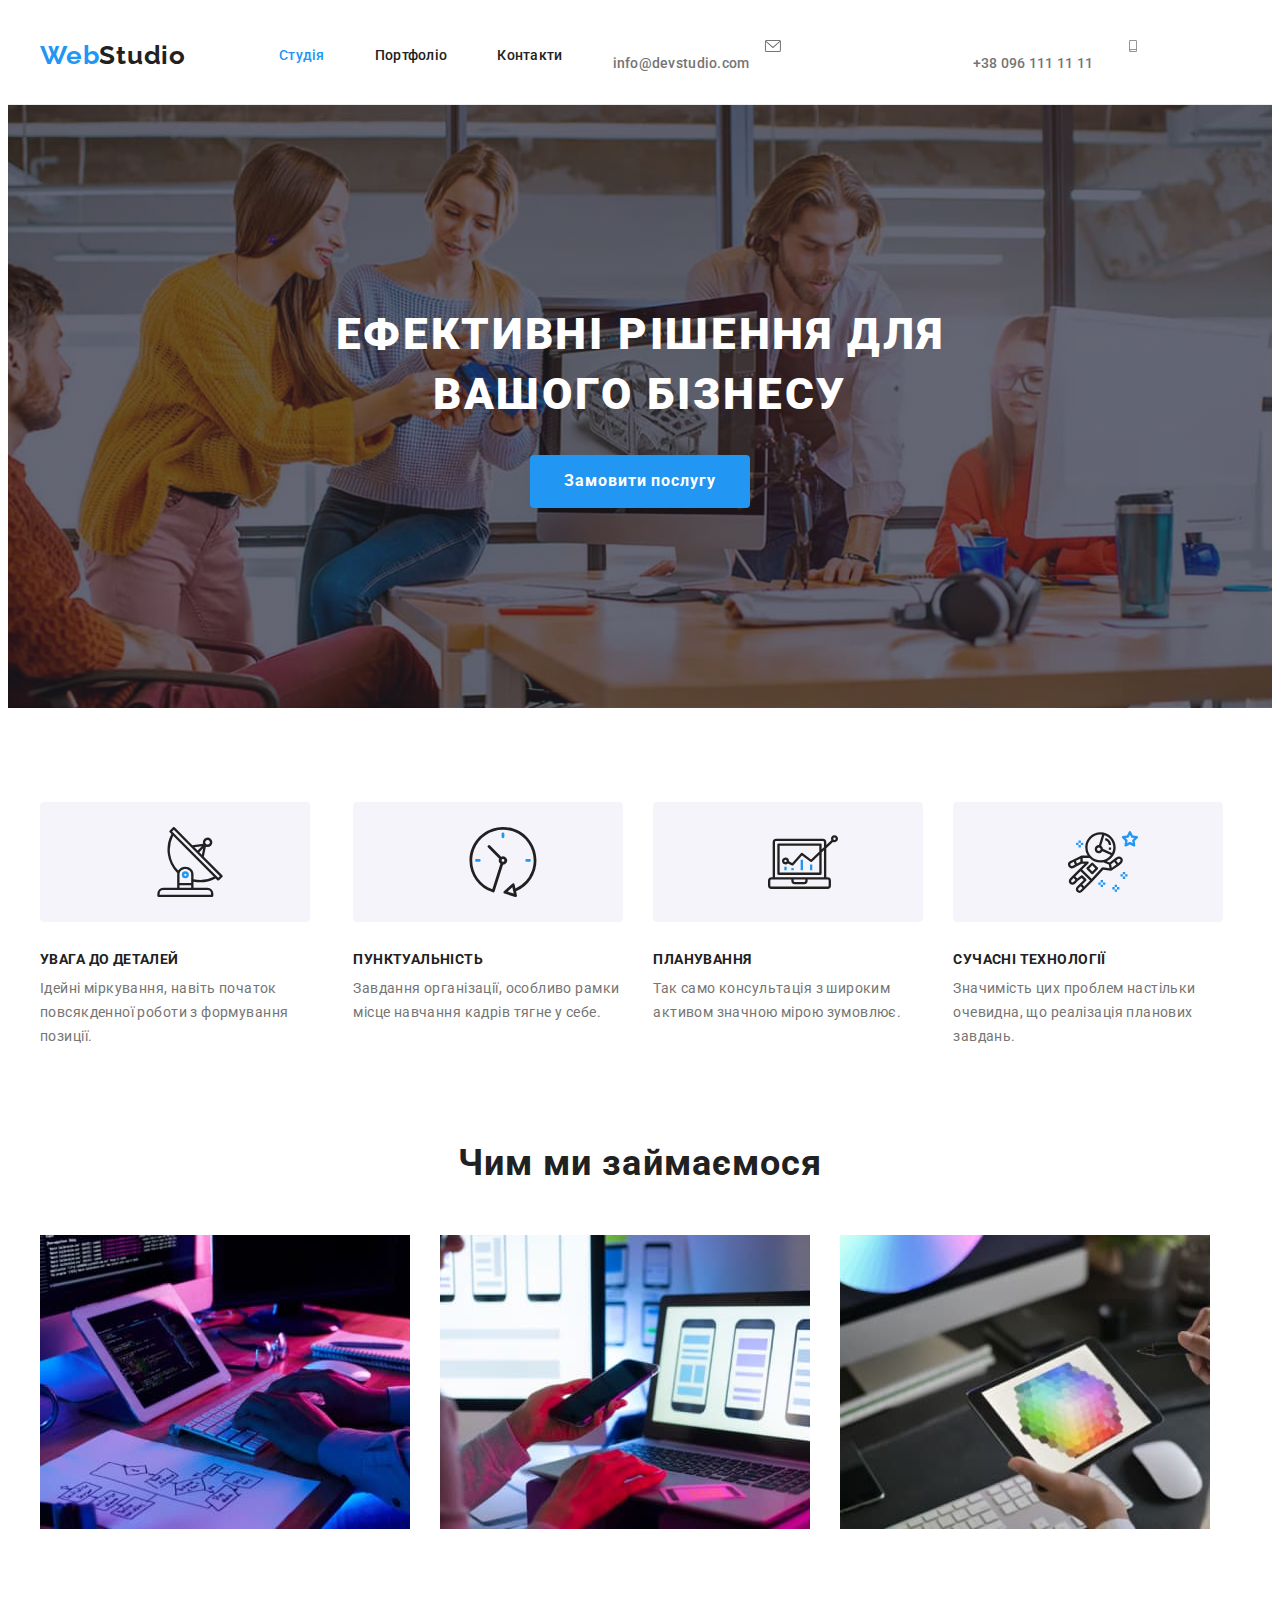
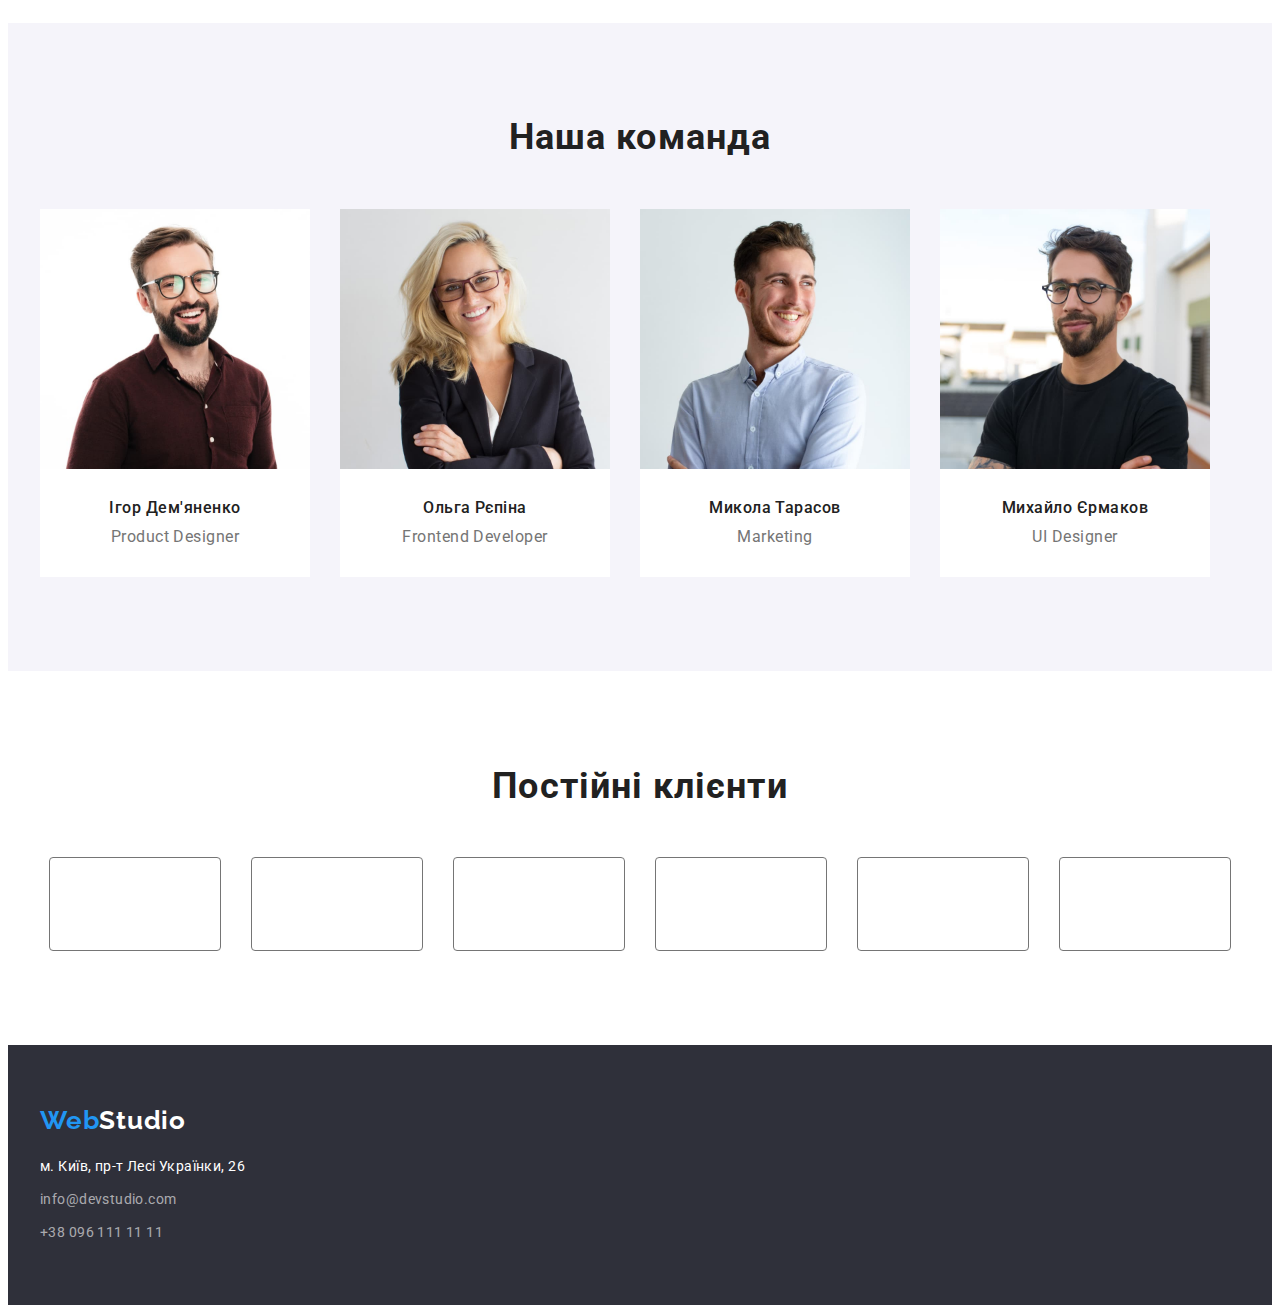
==== index.html @ b6acbc2e "hm_4" ====
<!DOCTYPE html>
<html lang="uk">
<head>
    <meta charset="UTF-8">
    <meta http-equiv="X-UA-Compatible" content="IE=edge">
    <meta name="viewport" content="width=device-width, initial-scale=1.0">
    <title>WebStudio</title>
    <link rel="preconnect" href="https://fonts.googleapis.com">
    <link rel="preconnect" href="https://fonts.gstatic.com" crossorigin>
    <link href="https://fonts.googleapis.com/css2?family=Raleway:wght@700&family=Roboto:wght@400;500;700;900&display=swap" rel="stylesheet">
    <link rel="stylesheet" href="https://cdnjs.cloudflare.com/ajax/libs/modern-normalize/1.1.0/modern-normalize.min.css" integrity="sha512-wpPYUAdjBVSE4KJnH1VR1HeZfpl1ub8YT/NKx4PuQ5NmX2tKuGu6U/JRp5y+Y8XG2tV+wKQpNHVUX03MfMFn9Q==" crossorigin="anonymous" referrerpolicy="no-referrer" />
    <link rel="stylesheet" href="./css/style.css">
</head>
<body>
    <header class="header">
        <div class="container header-container">
            <nav class="nav-header"> 
                <a class="header-logo link" href="#"> <span class="logo">Web</span>Studio</a>
                    <ul class="header-list list">
                        <li class="header-item">
                            <a class="header-link link current" href="./index.html">Студія</a>
                        </li>
                        <li class="header-item">
                            <a class="header-link link" href="./portfolio.html">Портфоліо</a>
                        </li>
                        <li class="header-item">
                            <a class="header-link link" href="#">Контакти</a>
                        </li>
                            
                    </ul>
               
             </nav>
             <div class="header-conect">
                <ul class="header-list  list">
                    <li class="header-item"><a class="header-tel link" href="mailto:info@devstudio.com">
                     <svg class="conect-icon" widht="16" height="12">
                        <use href="./image/symbol-defs.svg#icon-envelope-hover"></use>
                     </svg>info@devstudio.com</a></li>
                    <li class="header-item"><a class="header-mail link" href="tel:+380961111111">
                        <svg class="conect-icon" widht="16" height="12" >
                            <use href="./image/symbol-defs.svg#icon-smartphone"></use>
                        </svg>
                        +38 096 111 11 11</a></li>
                 </ul>
             </div>
             
        </div>
   
    </header>
    
    <main>
        <section class="hero">
            <div class="container">
                <h1 class="hero-title">Ефективні рішення для вашого бізнесу</h1>
                <button class="hero-btn-text" type="button">Замовити послугу</button>
            </div>
            
        </section>
    
    <section class="heading">
        <div class="container"> 
            <h2 class="visually-hidden">Особливості WebStudio</h2>
            <ul class="heading-item">
                <li class="heading-list list">
                    <div class="header-back">
                <svg class="heading-icon" widht="70" height="70">
                  <use href="./image/symbol-defs.svg#icon-antenna"></use>
                </svg>
                    </div>
                    <h3 class="heading-subtitle">Увага до деталей</h3>
                    <p class="heading-text">Ідейні міркування,  навіть початок повсякденної роботи з формування позиції.</p>
                </li>
                <li class="heading-list list">
                    <div class="header-back">
                        <svg class="heading-icon" widht="70" height="70">
                          <use href="./image/symbol-defs.svg#icon-clock"></use>
                        </svg>
                            </div>
                    <h3 class="heading-subtitle" >Пунктуальність</h3>
                    <p class="heading-text">Завдання організації, особливо рамки  місце навчання кадрів тягне у себе.</p>
                </li>
                <li class="heading-list list">
                    <div class="header-back">
                        <svg class="heading-icon" widht="70" height="70">
                          <use href="./image/symbol-defs.svg#icon-diagram"></use>
                        </svg>
                            </div>
                    <h3 class="heading-subtitle">Планування</h3>
                    <p class="heading-text">Так само консультація з широким активом значною мірою зумовлює.</p>
                </li>
                <li class="heading-list list">
                    <div class="header-back">
                        <svg class="heading-icon" widht="70" height="70">
                          <use href="./image/symbol-defs.svg#icon-astronaut"></use>
                        </svg>
                            </div>
                    <h3 class="heading-subtitle">Сучасні технології</h3>
                    <p class="heading-text">Значимість цих проблем настільки очевидна, що реалізація планових завдань.</p>
                </li>
            </ul>
        </div>
        
    </section>
        <section class="example">
            <div class="container">
                <h2 class="example-headline">Чим ми займаємося</h2>
                <ul class="example-item"> 
                    <li class="example-list list"><img src="./image/box1.jpg" 
                        alt="Написання структури сайту" 
                        width="370" 
                        height="294"></li>
                    <li class="example-list list"><img src="./image/box2.jpg" 
                        alt="Тестування додатку"  
                        width="370" 
                        height="294"></li>
                    <li class="example-list list"><img src="./image/box3.jpg" 
                        alt="Створення графічного дизайну"  
                        width="370" 
                        height="294"></li>
                </ul>
            </div>
         
        </section>
        
        <section class="team">
        <div class="container">
            <h2 class="team-title">Наша команда</h2>
        <ul class="team-item">
            <li class="team-list list">
               <img src="./image/igor.jpg" 
               alt="дизайнер продукту Ігор Дем'яненко" 
               width="270" 
               height="260">
               <div class="team-list-content">
                <h3 class="team-subtitle">Ігор Дем'яненко</h3>
                <p class="team-text">Product Designer</p>
               </div>
               
            </li>
            <li class="team-list list">
               <img src="./image/olga.jpg" 
               alt="Фронтенд розробник Ольга Рєпіна" 
               width="270" 
               height="260">
               <div class="team-list-content">
                <h3 class="team-subtitle">Ольга Рєпіна</h3>
                <p class="team-text">Frontend Developer</p>
            </div>
               
            </li>
            <li class="team-list list">
                <img src="./image/mukola.jpg" 
                alt="Маркетинг Микола Тарасов" 
                width="270" 
                height="260">
                <div class="team-list-content">
                    <h3 class="team-subtitle">Микола Тарасов</h3>
                <p class="team-text">Marketing</p>
                </div>
                
            </li>
            <li class="team-list list">
                <img src="./image/muhailo.jpg" 
                alt="Дизайнер Михайло Єрмаков" 
                width="270" 
                height="260">
                <div class="team-list-content">
                 <h3 class="team-subtitle">Михайло Єрмаков</h3>
                 <p class="team-text">UI Designer</p>
                </div>
                
            </li>
        </ul>
        </div>
    </section>
    <section class="client">
        <div class="container">
            <h2 class="client-heading">Постійні клієнти</h2>
            <ul class="client-item">
                <li class="client-list list"></li>
                <li class="client-list list"></li>
                <li class="client-list list"></li>
                <li class="client-list list"></li>
                <li class="client-list list"></li>
                <li class="client-list list"></li>
            </ul>
        </div>
    </section>
</main>
    <footer class="footer">
        <div class="container">  
            <a class="footer-logo link" href="#"><span class="logo">Web</span>Studio</a>
            <address class="footer-address">
               <ul class="footer-list list">
                <li class="footer-item"><a class="footer-map link " href="https://goo.gl/maps/49r9p46qc7W9gdbS7" target="_blank" rel="noreferrer noopener nofollow">м. Київ, пр-т Лесі Українки, 26</a></li>
                <li class="footer-item"><a class="footer-mail link" href="mailto:info@devstudio.com">info@devstudio.com</a></li>
                <li class="footer-item"><a class="footer-tel link" href="tel:+380961111111">+38 096 111 11 11</a></li>
               </ul>
            </address> 
        </div>
       
    </footer>
        
    </body>
</html>
---- css/style.css ----
:root{
    --main-color: #212121;
    --accent-color: #2196F3;
    --subtitle-colour: #757575;
    --hero-title: #FFFFFF;
    --color-section: #2F303A;
    --color-section2: #F5F4FA;
    --footer:rgba(255, 255, 255, 0.6);
    --btn-focus: #188CE8;
    --background-btn-port: #F5F4FA;
    --border-cont: #EEEEEE;
   }

   p,
   h1,
   h2,
   h3,
   h4,
   h5,
   h6 {
    margin: 0;
}

ul,p{
    margin: 0;
    padding-left: 0;
}

img {
    display: block;
}

body{
    font-family: "Roboto", sans-serif; 
    color: var(--main-color);
    background-color: var(--hero-title);
}

.list{
  list-style: none;  
}
.link{
    text-decoration: none;
}

.container{
    width: 1200px;
    padding-left: 15px;
    padding-right: 15px;
    margin: 0 auto;

}
/*=====HEADER=====*/
.header {
    border-bottom: 1px solid var(--border-cont);

}
.header-logo{
    font-family: 'Raleway', suns-serif;
    font-weight: 700;
    font-size: 26px;
    line-height: 1.19;
    letter-spacing: 0.03em;
    color: var(--main-color);
    margin-right: 93px;
    padding-top: 24px;
    padding-bottom: 25px;

}

.logo {
    color: var(--accent-color);
}

.header-list{
    display: flex;
    gap: 50px;
}
.nav-header{
   display: flex; 
   align-items: center;
}
.header-container{
    display: flex;
    align-items: center;
    justify-content: space-between;
    gap: 50px;
}
.header-conect{
   display: flex;
   margin-left: auto;
   gap: 30px;
}
.header-link{
    font-weight: 500;
    font-size: 14px;
    line-height: 1.14;
    letter-spacing: 0.02em;
    color: var(--main-color);
    padding-top: 32px;
    padding-bottom: 32px;
    display: block;
}
.header-link.current {
color: var(--accent-color);
}
 

.header-mail{
    font-weight: 500;
    font-size: 14px;
    line-height: 1.14;
    letter-spacing: 0.02em;
    color: var(--subtitle-colour);
    padding-top: 32px;
    padding-bottom: 32px;
    display: block;
}

.header-tel{
    font-weight: 500;
    font-size: 14px;
    line-height: 1.14;
    letter-spacing: 0.02em;
    color: var(--subtitle-colour);
    padding-top: 32px;
    padding-bottom: 32px;
    display: block;
}

.conect-icon{
    margin-left: 10px;
    fill: currentColor;
   
}
.header-link:hover,
.header-link:focus{
    color: var(--accent-color)
}
.header-tel:hover,
.header-tel:focus{
    color: var(--accent-color)
}
.header-mail:hover,
.header-mail:focus{
    color: var(--accent-color)
}

.hero {
 padding-top: 200px;
 padding-bottom: 200px;
}
.hero{
    background-color: var(--color-section);
    text-align: center;
    background-image:linear-gradient(rgba(47, 48, 58, 0.4),rgba(47, 48, 58, 0.4)),
    url(../image/fon.jpg);
    background-repeat: no-repeat;
    background-position: center;
    background-size: cover;

}

.hero-title{
    font-weight: 900;
    font-size: 44px;
    line-height: 1.36;
    letter-spacing: 0.06em;
    color: var(--hero-title);
    text-transform: uppercase;
    width: 696px;
    margin: 0 auto;
    
  
}
.hero-btn-text{
    font-family: inherit;
    font-weight: 700;
    font-size: 16px;
    line-height: 1.81;
    letter-spacing: 0.06em;
    color: var(--hero-title);
    background-color: var(--accent-color);
    cursor: pointer;
    border-radius: 4px;
    border-color: transparent;
    padding: 10px 32px;
    margin-top: 30px;
}

   .hero-btn-text:hover,
   .hero-btn-text:focus{
    background-color: var(--btn-focus);
}

.heading {
    padding-top: 94px;
    padding-bottom: 47px;
}
.visually-hidden {
    position: absolute;
    white-space: nowrap;
    width: 1px;
    height: 1px;
    overflow: hidden;
    border: 0;
    padding: 0;
    clip: rect(0, 0, 0, 0);
    clip-path: inset(50%);
    margin: -1px;
}
.heading-item{
    display: flex;
    gap: 30px;
}
.header-back{
    width: 270px;
    height: 120px;
    background: #F5F4FA;
    border-radius: 4px;
    margin-bottom: 30px;
}
.heading-icon{
    text-align: center;
    margin-top: 25px;
}
.heading-subtitle {
    font-weight: 700;
    font-size: 14px;
    line-height: 1.14;
    letter-spacing: 0.03em;
    text-transform: uppercase;
    color: var(--main-color);
    margin-bottom: 10px;
}

.heading-text {
    font-size: 14px;
    line-height: 1.71;
    letter-spacing: 0.03em;
    color: var(--subtitle-colour);
}
.example {
    padding-top: 47px;
    padding-bottom: 94px;
}
.example-headline {
    font-weight: 700;
    font-size: 36px;
    line-height: 1.16;
    text-align: center;
    letter-spacing: 0.03em;
    color: var(--main-color);
    margin-bottom: 50px;
}

.example-item{
    display: flex;
    gap: 30px;
}

.team .container{
    padding-top: 94px;
    padding-bottom: 94px;
}

.team{
    background-color: var(--color-section2);
}
.team-list{
    background-color: var(--hero-title);
}
.team-title {
    font-weight: 700;
    font-size: 36px;
    line-height: 1.16;
    letter-spacing: 0.03em;
    text-align: center;
    color: var(--main-color);
    margin-bottom: 50px;
}
.team-item{
    display: flex;
    gap: 30px;
}

.team-list-content{
    padding-top: 30px;
    padding-bottom: 30px;
}
.team-subtitle {
    font-weight: 500;
    font-size: 16px;
    line-height: 1.18;
    letter-spacing: 0.03em;
    color: var(--main-color);
    text-align: center;
    margin-bottom: 10px;
}
.team-text {
    font-size: 16px;
    line-height: 1.18;
    letter-spacing: 0.03em;
    color: var(--subtitle-colour);
    text-align: center;
}
.client{
    padding-top: 94px;
    padding-bottom: 94px;
}
.client-heading{
    font-weight: 700;
    font-size: 36px;
    line-height: 42px;
    text-align: center;
    letter-spacing: 0.03em;
    color: var(--main-color);
    margin-bottom: 50px;
    
}

.client-item{
    display: flex;
    margin: 0 auto;
    justify-content: center;
    gap: 30px;
}
.client-list{
    width: 170px;
    height: 92px;
    border: 1px solid var(--subtitle-colour);
    border-radius: 4px;
    background-color: var(--hero-title);
   }
   
.subject{
    background-color: var(--hero-title);
}
.subject {
    padding-top: 94px;
    padding-bottom: 94px;
}
.subject-btn {
    font-family: inherit;
    font-weight: 500;
    font-size: 16px;
    line-height: 1.62;
    letter-spacing: 0.03em;
    border-radius: 4px;
    border-color: transparent;
    color: var(--main-color);
    background-color: var(--background-btn-port);
    cursor: pointer;
    height: 38px;
    padding: 6px 25px;
}


.subject-item {
    display: flex;
    margin: 0 auto;
    margin-bottom: 50px;
    gap: 8px;
    justify-content: center;
    
}

.subject-btn:hover,
.subject-btn:focus {color: var(--hero-title);
 background-color: var(--accent-color);
}

.projects-item{
    display: flex;
    flex-wrap: wrap;
    gap: 30px;
 }

 .project-list-content {
    padding-top: 20px;
    padding-bottom: 20px;
    color: var(--border-cont);
    padding-left: 24px;
    background-color: var(--hero-title);
    border-left: 1px solid var(--border-cont);;
    border-right: 1px solid var(--border-cont);;
    border-bottom: 1px solid var(--border-cont);;
}

.project-name {
    font-weight: 700;
    font-size: 18px;
    line-height: 2;
    letter-spacing: 0.06em;
    color: var(--main-color);
    text-decoration: none;
    margin-bottom: 4px; 
    
}
.projects-text {
    font-size: 16px;
    line-height: 1.88;
    letter-spacing: 0.03em;
    color: var(--subtitle-colour);
}

.footer {
    padding-top: 60px;
    padding-bottom: 60px;
}

.footer{
    background-color: var(--color-section);
    display: block;
} 

.footer-logo {
    font-family: 'Raleway';
    font-weight: 700;
    font-size: 26px;
    line-height: 1.19;
    letter-spacing: 0.03em;
    color: var(--hero-title);
}

.footer-address{
    color: var(--footer);
    margin-top: 20px;
}

.footer-item:not(:last-child){
    margin-bottom: 9px;
}

.footer-map {
    font-size: 14px;
    line-height: 1.7;
    letter-spacing: 0.03em;
    color: var(--hero-title);
    font-style: normal;
}


.footer-mail {
    font-size: 14px;
    line-height: 1.7;
    letter-spacing: 0.03em;
    color: var(--footer);
    font-style: normal;
}
.footer-tel {
    font-size: 14px;
    line-height: 1.7;
    letter-spacing: 0.03em;
    color: var(--footer);
    font-style: normal;
}

.footer-map:hover,
.footer-map:focus{
    color: var(--accent-color);
}

.footer-mail:hover,
.footer-mail:focus {
    color: var(--accent-color);
}
.footer-tel:hover,
.footer-tel:focus {
color: var(--accent-color);
}
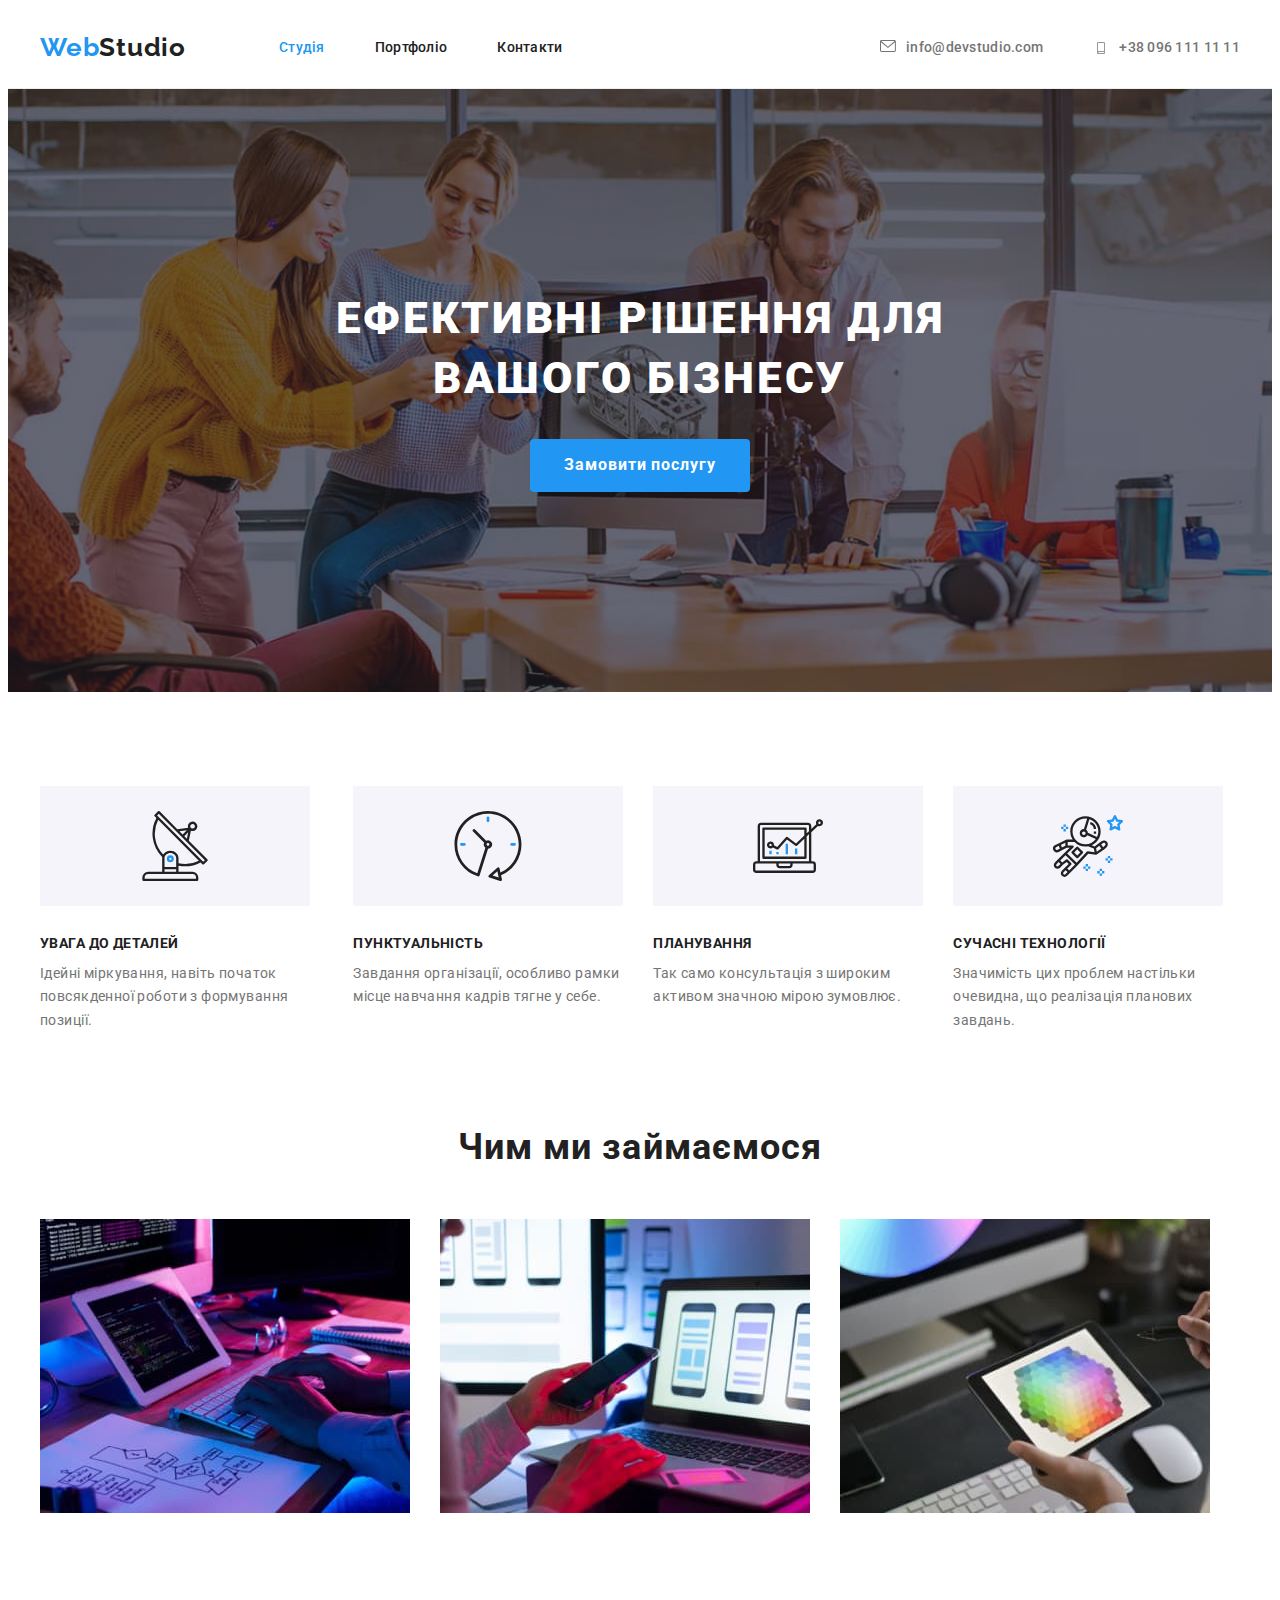
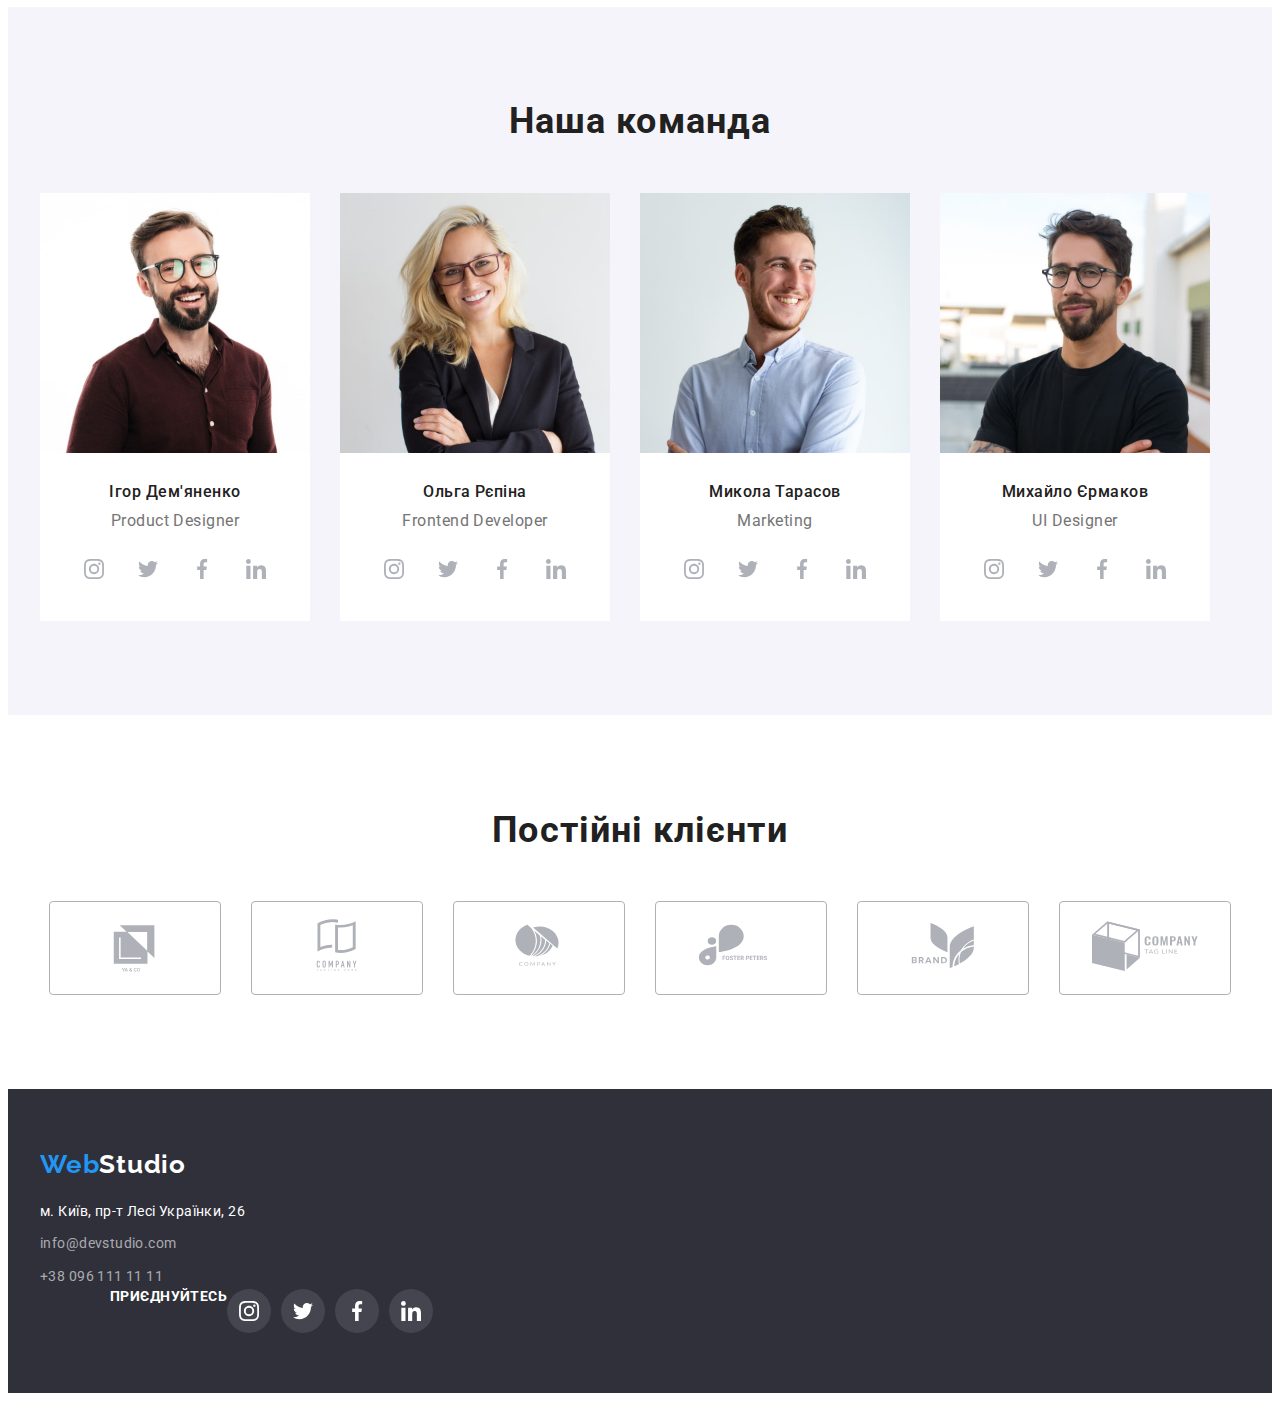
==== commit aa3a1296: "hm_04" ====
--- a/index.html
+++ b/index.html
@@ -38,7 +38,7 @@
                      </svg>info@devstudio.com</a></li>
                     <li class="header-item"><a class="header-mail link" href="tel:+380961111111">
                         <svg class="conect-icon" widht="16" height="12" >
-                            <use href="./image/symbol-defs.svg#icon-smartphone"></use>
+                            <use href="./image/symbol-defs.svg#icon-smartphone1"></use>
                         </svg>
                         +38 096 111 11 11</a></li>
                  </ul>
@@ -134,6 +134,26 @@
                <div class="team-list-content">
                 <h3 class="team-subtitle">Ігор Дем'яненко</h3>
                 <p class="team-text">Product Designer</p>
+                <ul class="team-soc-list list">
+                    <li class="team-soc-item"><a class="team-soc-link" href="">
+                        <svg class="team-soc-icon" widht="20" height="20">
+                        <use href="./image/symbol-defs.svg#icon-instagram"></use>
+                    </svg></a>
+                    </li>
+                    <li class="team-soc-item"><a class="team-soc-link" href="">
+                        <svg class="team-soc-icon" widht="20" height="20">
+                        <use href="./image/symbol-defs.svg#icon-twitter"></use>
+                    </svg></a></li>
+                    <li class="team-soc-item"><a class="team-soc-link" href="">
+                        <svg class="team-soc-icon" widht="20" height="20">
+                        <use href="./image/symbol-defs.svg#icon-facebook"></use>
+                    </svg></a></li>
+                    <li class="team-soc-item"><a class="team-soc-link" href="">
+                        <svg class="team-soc-icon" widht="20" height="20">
+                        <use href="./image/symbol-defs.svg#icon-linkedin"></use>
+                    </svg></a>
+                </li>
+                </ul>
                </div>
                
             </li>
@@ -145,6 +165,26 @@
                <div class="team-list-content">
                 <h3 class="team-subtitle">Ольга Рєпіна</h3>
                 <p class="team-text">Frontend Developer</p>
+                <ul class="team-soc-list list">
+                    <li class="team-soc-item"><a class="team-soc-link" href="">
+                        <svg class="team-soc-icon" widht="20" height="20">
+                        <use href="./image/symbol-defs.svg#icon-instagram"></use>
+                    </svg></a>
+                    </li>
+                    <li class="team-soc-item"><a class="team-soc-link" href="">
+                        <svg class="team-soc-icon" widht="20" height="20">
+                        <use href="./image/symbol-defs.svg#icon-twitter"></use>
+                    </svg></a></li>
+                    <li class="team-soc-item"><a class="team-soc-link" href="">
+                        <svg class="team-soc-icon" widht="20" height="20">
+                        <use href="./image/symbol-defs.svg#icon-facebook"></use>
+                    </svg></a></li>
+                    <li class="team-soc-item"><a class="team-soc-link" href="">
+                        <svg class="team-soc-icon" widht="20" height="20">
+                        <use href="./image/symbol-defs.svg#icon-linkedin"></use>
+                    </svg></a>
+                </li>
+                </ul>
             </div>
                
             </li>
@@ -154,8 +194,28 @@
                 width="270" 
                 height="260">
                 <div class="team-list-content">
-                    <h3 class="team-subtitle">Микола Тарасов</h3>
+                <h3 class="team-subtitle">Микола Тарасов</h3>
                 <p class="team-text">Marketing</p>
+                <ul class="team-soc-list list">
+                    <li class="team-soc-item"><a class="team-soc-link" href="">
+                        <svg class="team-soc-icon" widht="20" height="20">
+                        <use href="./image/symbol-defs.svg#icon-instagram"></use>
+                    </svg></a>
+                    </li>
+                    <li class="team-soc-item"><a class="team-soc-link" href="">
+                        <svg class="team-soc-icon" widht="20" height="20">
+                        <use href="./image/symbol-defs.svg#icon-twitter"></use>
+                    </svg></a></li>
+                    <li class="team-soc-item"><a class="team-soc-link" href="">
+                        <svg class="team-soc-icon" widht="20" height="20">
+                        <use href="./image/symbol-defs.svg#icon-facebook"></use>
+                    </svg></a></li>
+                    <li class="team-soc-item"><a class="team-soc-link" href="">
+                        <svg class="team-soc-icon" widht="20" height="20">
+                        <use href="./image/symbol-defs.svg#icon-linkedin"></use>
+                    </svg></a>
+                </li>
+                </ul>
                 </div>
                 
             </li>
@@ -167,6 +227,26 @@
                 <div class="team-list-content">
                  <h3 class="team-subtitle">Михайло Єрмаков</h3>
                  <p class="team-text">UI Designer</p>
+                 <ul class="team-soc-list list">
+                    <li class="team-soc-item"><a class="team-soc-link" href="">
+                        <svg class="team-soc-icon" widht="20" height="20">
+                        <use href="./image/symbol-defs.svg#icon-instagram"></use>
+                    </svg></a>
+                    </li>
+                    <li class="team-soc-item"><a class="team-soc-link" href="">
+                        <svg class="team-soc-icon" widht="20" height="20">
+                        <use href="./image/symbol-defs.svg#icon-twitter"></use>
+                    </svg></a></li>
+                    <li class="team-soc-item"><a class="team-soc-link" href="">
+                        <svg class="team-soc-icon" widht="20" height="20">
+                        <use href="./image/symbol-defs.svg#icon-facebook"></use>
+                    </svg></a></li>
+                    <li class="team-soc-item"><a class="team-soc-link" href="">
+                        <svg class="team-soc-icon" widht="20" height="20">
+                        <use href="./image/symbol-defs.svg#icon-linkedin"></use>
+                    </svg></a>
+                </li>
+                </ul>
                 </div>
                 
             </li>
@@ -177,19 +257,44 @@
         <div class="container">
             <h2 class="client-heading">Постійні клієнти</h2>
             <ul class="client-item">
-                <li class="client-list list"></li>
-                <li class="client-list list"></li>
-                <li class="client-list list"></li>
-                <li class="client-list list"></li>
-                <li class="client-list list"></li>
-                <li class="client-list list"></li>
+                <li class="client-list list"><a class="client-link" href=""></a>
+                <svg class="client-icon" widtg="106" height="60">
+                    <use href="./image/symbol-defs.svg#icon-ya_co"></use>
+                </svg>
+                </li>
+                <li class="client-list list"><a class="client-link" href=""> 
+                    <svg class="client-icon" widht="106" height="60">
+                        <use href="./image/symbol-defs.svg#icon-company1"></use>
+                    </svg>
+                </a></li>
+                <li class="client-list list"><a class="client-link" href="">
+                    <svg class="client-icon" widht="106" height="60">
+                        <use href="./image/symbol-defs.svg#icon-company2"></use>
+                    </svg>
+                </a></li>
+                <li class="client-list list"><a class="client-link" href=""> 
+                    <svg class="client-icon" widht="106" height="60">
+                        <use href="./image/symbol-defs.svg#icon-foster-peters"></use>
+                    </svg>
+                </a></li>
+                <li class="client-list list"><a class="client-link" href="">
+                    <svg class="client-icon" widht="106" height="60">
+                        <use href="./image/symbol-defs.svg#icon-brand"></use>
+                    </svg>
+                </a></li>
+                <li class="client-list list"><a class="client-link" href="">
+                    <svg class="client-icon" widht="106" height="60">
+                        <use href="./image/symbol-defs.svg#icon-company03"></use>
+                    </svg>
+                </a></li>
             </ul>
         </div>
     </section>
 </main>
     <footer class="footer">
         <div class="container">  
-            <a class="footer-logo link" href="#"><span class="logo">Web</span>Studio</a>
+            <div class="footer-nav">
+                <a class="footer-logo link" href="#"><span class="logo">Web</span>Studio</a>
             <address class="footer-address">
                <ul class="footer-list list">
                 <li class="footer-item"><a class="footer-map link " href="https://goo.gl/maps/49r9p46qc7W9gdbS7" target="_blank" rel="noreferrer noopener nofollow">м. Київ, пр-т Лесі Українки, 26</a></li>
@@ -197,8 +302,35 @@
                 <li class="footer-item"><a class="footer-tel link" href="tel:+380961111111">+38 096 111 11 11</a></li>
                </ul>
             </address> 
-        </div>
+            </div>
+            
        
+        <div class="footer-soc">
+            <p class="footer-text">Приєднуйтесь</p>
+            <ul class="footer-soc-list list">
+                <li class="footer-soc-item"><a class="footer-soc-link link" href="">
+                    <svg class="footer-soc-icon" widht="20" height="20">
+                        <use href="./image/symbol-defs.svg#icon-instagram-1"></use>
+                    </svg>
+                </a></li>
+                <li class="footer-soc-item"><a class="footer-soc-link link" href=""> 
+                    <svg class="footer-soc-icon" widht="20" height="20">
+                    <use href="./image/symbol-defs.svg#icon-twitter-1"></use>
+                </svg>
+            </a></li>
+                <li class="footer-soc-item"><a class="footer-soc-link link" href=""> 
+                    <svg class="footer-soc-icon" widht="20" height="20">
+                    <use href="./image/symbol-defs.svg#icon-facebook-1"></use>
+                </svg>
+            </a></li>
+                <li class="footer-soc-item"><a class="footer-soc-link link" href="">
+                    <svg class="footer-soc-icon" widht="20" height="20">
+                    <use href="./image/symbol-defs.svg#icon-linkedin-1"></use>
+                </svg></a></li>
+            </ul>
+
+        </div>
+    </div>
     </footer>
         
     </body>
--- a/css/style.css
+++ b/css/style.css
@@ -114,7 +114,8 @@
     color: var(--subtitle-colour);
     padding-top: 32px;
     padding-bottom: 32px;
-    display: block;
+    display: flex;
+    align-items: center;
 }
 
 .header-tel{
@@ -126,13 +127,20 @@
     padding-top: 32px;
     padding-bottom: 32px;
     display: block;
+    align-items: center;
 }
 
 .conect-icon{
-    margin-left: 10px;
+    width: 16px;
+    height: 12px;
+    margin-right: 10px;
     fill: currentColor;
-   
-}
+}
+.conect-icon:hover,
+.conect-icon:focus{
+  fill: var(--accent-color);
+}
+
 .header-link:hover,
 .header-link:focus{
     color: var(--accent-color)
@@ -217,13 +225,12 @@
     width: 270px;
     height: 120px;
     background: #F5F4FA;
-    border-radius: 4px;
     margin-bottom: 30px;
-}
-.heading-icon{
-    text-align: center;
-    margin-top: 25px;
-}
+    display: flex;
+    align-items: center;
+    justify-content: center;
+}
+
 .heading-subtitle {
     font-weight: 700;
     font-size: 14px;
@@ -303,7 +310,33 @@
     letter-spacing: 0.03em;
     color: var(--subtitle-colour);
     text-align: center;
-}
+    margin-bottom: 16px;
+}
+.team-soc-list{
+    display: flex;
+    justify-content: center;
+    gap: 10px;
+}
+.team-soc-link{
+    width: 44px;
+    height: 44px;
+    border-radius: 50%;
+    background-color: var(--hero-title);
+    display: flex;
+    align-items: center;
+    justify-content: center;
+    fill: currentColor;
+}
+
+.team-soc-link:hover,
+.team-soc-link:focus {
+    background-color: var(--accent-color);
+}
+.team-soc-link:hover  .team-soc-icon 
+.team-soc-link:focus  .team-soc-icon {
+fill: #FFFFFF;
+}
+
 .client{
     padding-top: 94px;
     padding-bottom: 94px;
@@ -319,6 +352,7 @@
     
 }
 
+
 .client-item{
     display: flex;
     margin: 0 auto;
@@ -328,11 +362,26 @@
 .client-list{
     width: 170px;
     height: 92px;
-    border: 1px solid var(--subtitle-colour);
+    border: 1px solid #AFB1B8;
     border-radius: 4px;
     background-color: var(--hero-title);
-   }
-   
+    display: flex;
+    align-items: center;
+    justify-content: center;
+}
+.client-icon{
+    width: 106px;
+    height: 60px;
+}
+
+.client-list:hover,
+.client-list:focus{
+    border: solid var(--accent-color);
+}
+.client-icon:hover,
+.client-icon:focus{
+    fill: var(--accent-color);
+}
 .subject{
     background-color: var(--hero-title);
 }
@@ -366,8 +415,9 @@
 }
 
 .subject-btn:hover,
-.subject-btn:focus {color: var(--hero-title);
- background-color: var(--accent-color);
+.subject-btn:focus {
+    color: var(--hero-title);
+    background-color: var(--accent-color);
 }
 
 .projects-item{
@@ -411,7 +461,7 @@
 
 .footer{
     background-color: var(--color-section);
-    display: block;
+    display: flex;
 } 
 
 .footer-logo {
@@ -421,6 +471,10 @@
     line-height: 1.19;
     letter-spacing: 0.03em;
     color: var(--hero-title);
+}
+.footer-nav{
+    display: block;
+    margin-right: 70px;
 }
 
 .footer-address{
@@ -456,6 +510,40 @@
     font-style: normal;
 }
 
+.footer-text{
+    margin-bottom: 20px;
+    display: block;
+    font-weight: 700;
+    font-size: 14px;
+    line-height: 1.14;
+    letter-spacing: 0.03em;
+    text-transform: uppercase;
+    color: var(--hero-title);
+}
+.footer-soc-list{
+    display: flex;
+    justify-content: center;
+    gap: 10px;
+}
+.footer-soc{
+    display: flex;
+    margin-left:  70px;
+}
+
+.footer-soc-link {
+    width: 44px;
+    height: 44px;
+    border-radius: 50%;
+    background-color: rgba(255, 255, 255, 0.1);
+    display: flex;
+    align-items: center;
+    justify-content: center;
+    fill: currentColor;
+}
+.footer-soc-link:hover,
+.footer-soc-link:focus{
+background-color: var(--accent-color);
+}
 .footer-map:hover,
 .footer-map:focus{
     color: var(--accent-color);
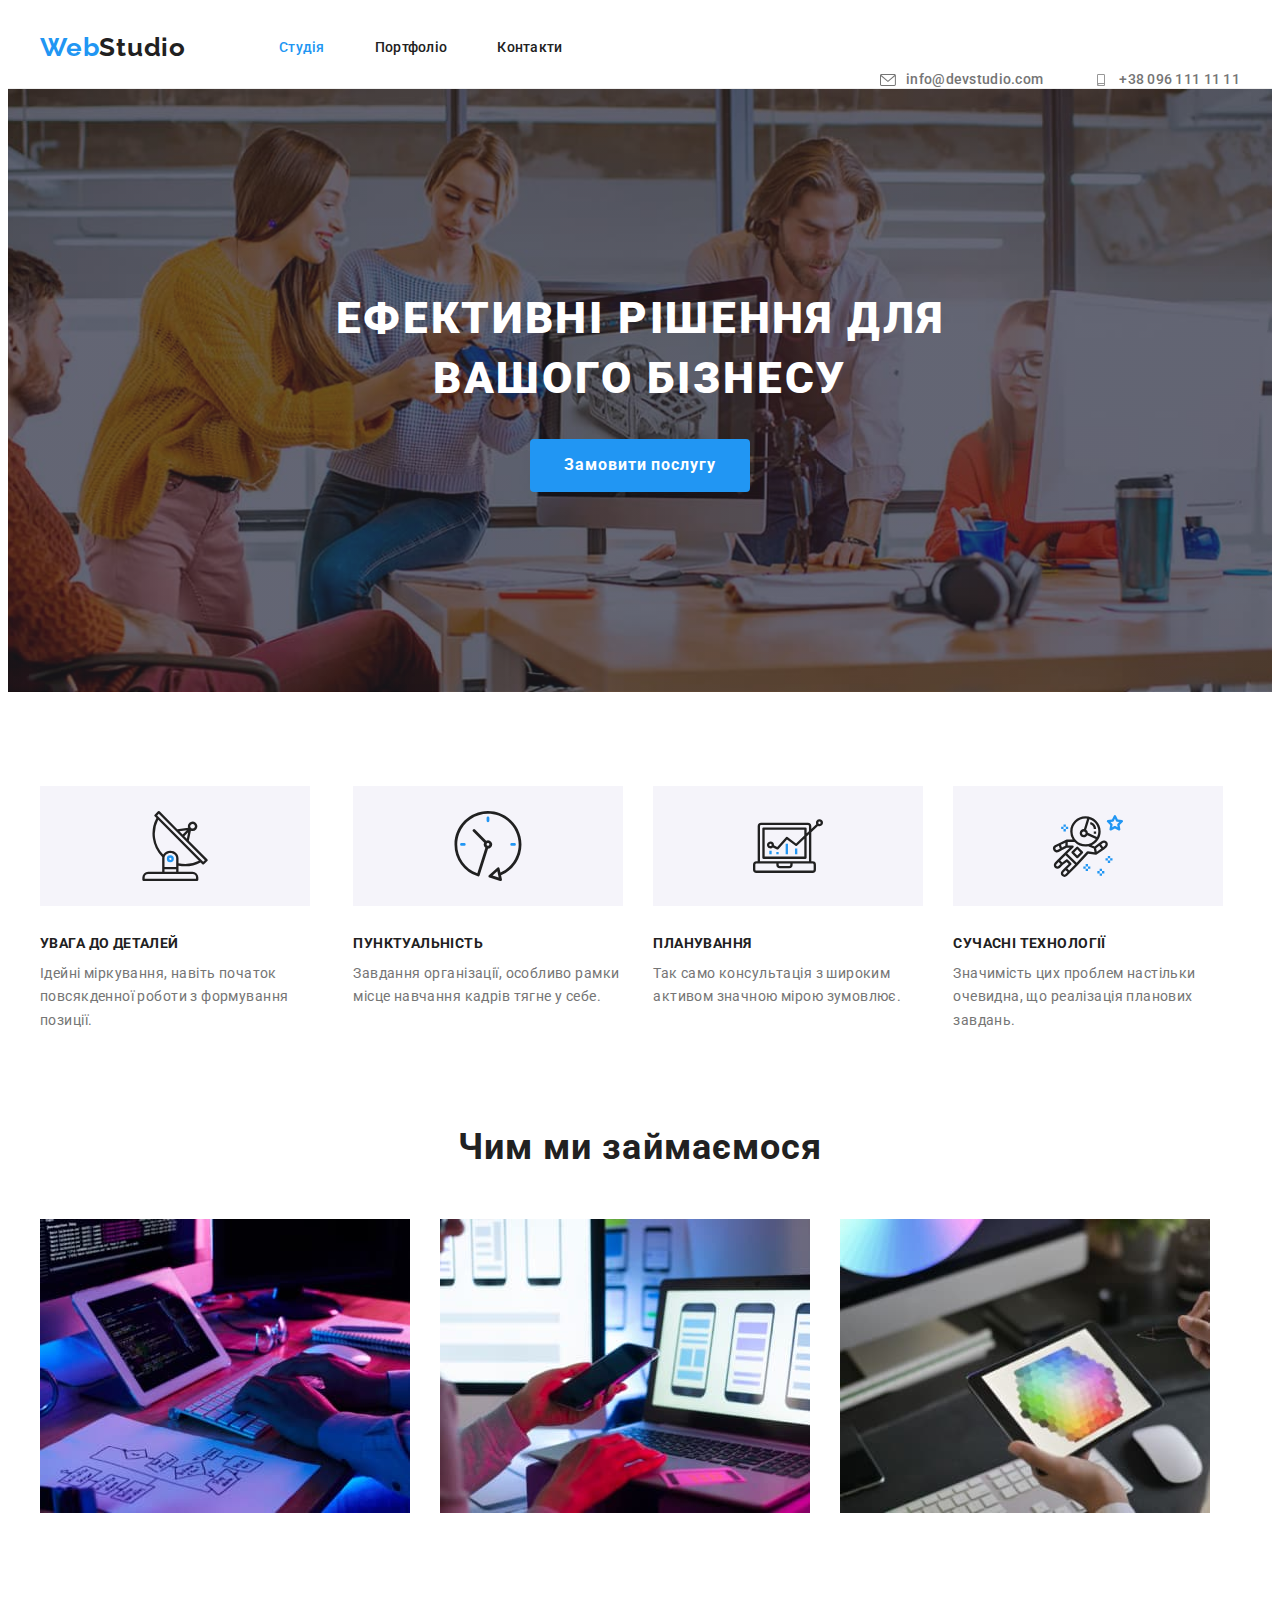
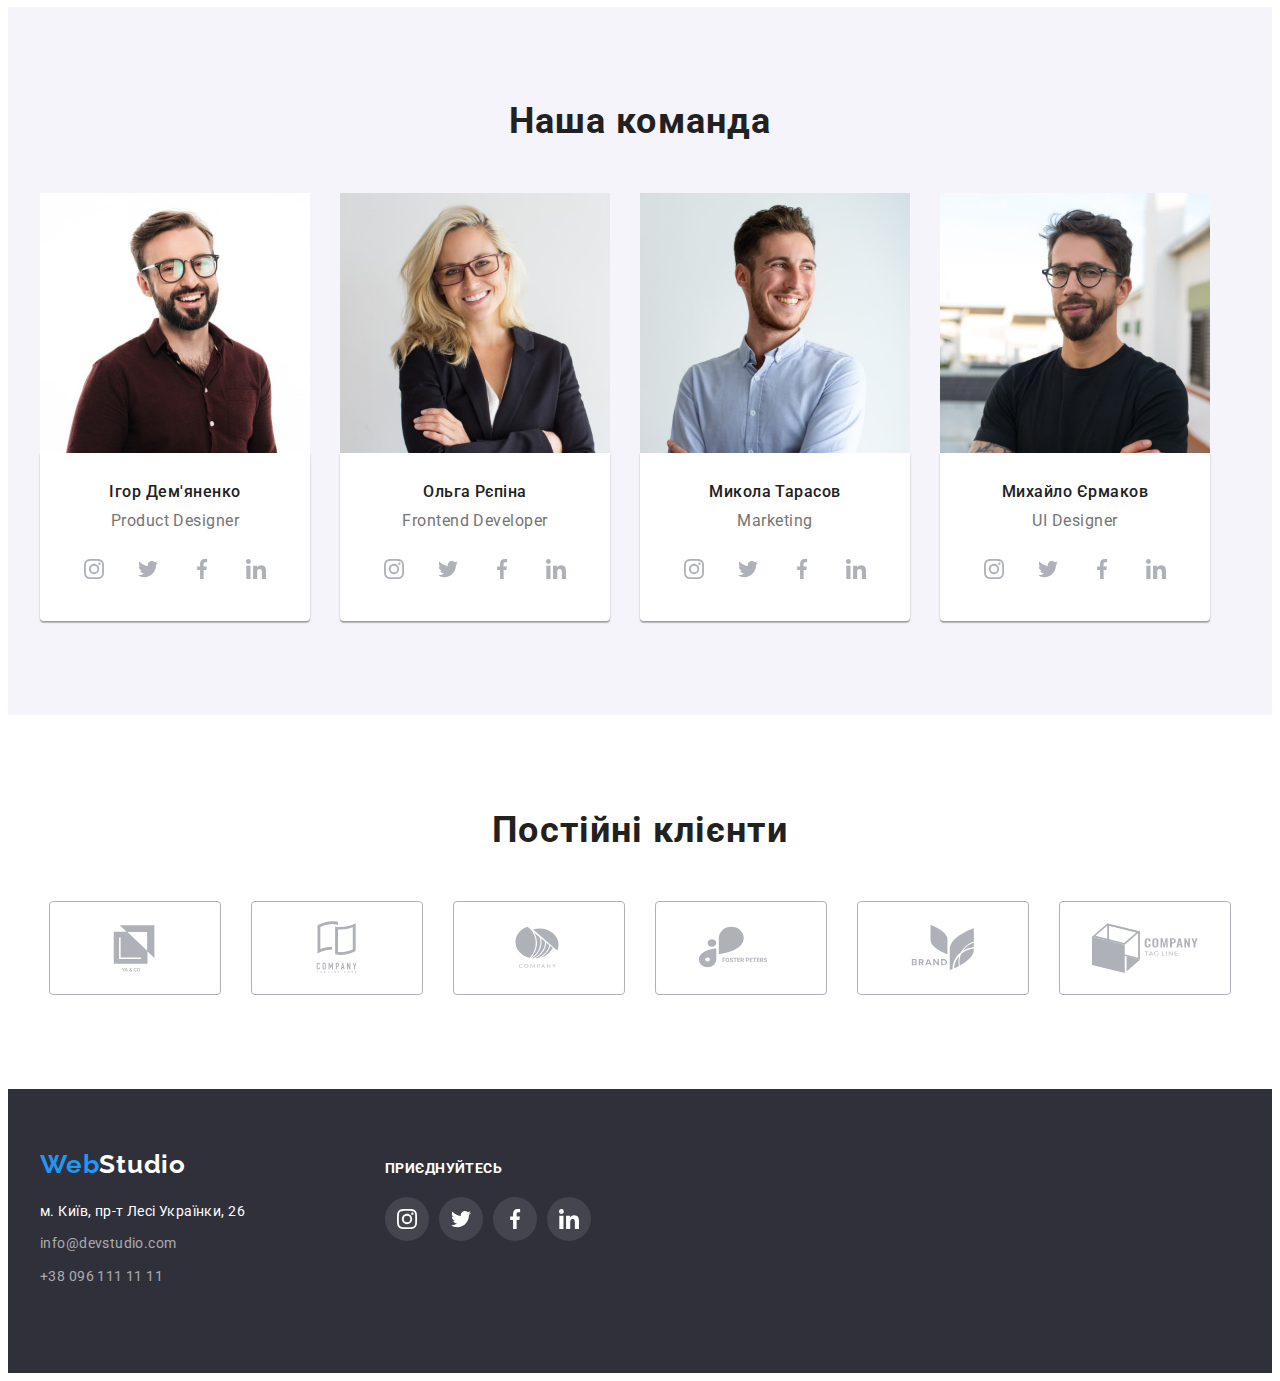
==== commit 2e4d4217: "hm_04_tr" ====
--- a/index.html
+++ b/index.html
@@ -32,12 +32,12 @@
              </nav>
              <div class="header-conect">
                 <ul class="header-list  list">
-                    <li class="header-item"><a class="header-tel link" href="mailto:info@devstudio.com">
+                    <li class="header-item"><a class="header-mail link" href="mailto:info@devstudio.com">
                      <svg class="conect-icon" widht="16" height="12">
                         <use href="./image/symbol-defs.svg#icon-envelope-hover"></use>
                      </svg>info@devstudio.com</a></li>
-                    <li class="header-item"><a class="header-mail link" href="tel:+380961111111">
-                        <svg class="conect-icon" widht="16" height="12" >
+                    <li class="header-item"><a class="header-tel link" href="tel:+380961111111">
+                        <svg class="conect-icon" widht="10" height="16" >
                             <use href="./image/symbol-defs.svg#icon-smartphone1"></use>
                         </svg>
                         +38 096 111 11 11</a></li>
@@ -257,10 +257,10 @@
         <div class="container">
             <h2 class="client-heading">Постійні клієнти</h2>
             <ul class="client-item">
-                <li class="client-list list"><a class="client-link" href=""></a>
+                <li class="client-list list"><a class="client-link" href="">
                 <svg class="client-icon" widtg="106" height="60">
                     <use href="./image/symbol-defs.svg#icon-ya_co"></use>
-                </svg>
+                </svg></a>
                 </li>
                 <li class="client-list list"><a class="client-link" href=""> 
                     <svg class="client-icon" widht="106" height="60">
@@ -292,7 +292,7 @@
     </section>
 </main>
     <footer class="footer">
-        <div class="container">  
+        <div class="container footer-container">  
             <div class="footer-nav">
                 <a class="footer-logo link" href="#"><span class="logo">Web</span>Studio</a>
             <address class="footer-address">
--- a/css/style.css
+++ b/css/style.css
@@ -91,6 +91,7 @@
    margin-left: auto;
    gap: 30px;
 }
+
 .header-link{
     font-weight: 500;
     font-size: 14px;
@@ -101,10 +102,10 @@
     padding-bottom: 32px;
     display: block;
 }
+
 .header-link.current {
-color: var(--accent-color);
-}
- 
+    color: var(--accent-color);
+    }
 
 .header-mail{
     font-weight: 500;
@@ -130,16 +131,36 @@
     align-items: center;
 }
 
+.header-tel{
+    color: #757575;
+    width: 100%;
+    height: 100%;
+    display: flex;
+}
+.header-mail{
+    color: #757575;
+    width: 100%;
+    height: 100%;
+    display: flex;
+}
 .conect-icon{
     width: 16px;
     height: 12px;
     margin-right: 10px;
     fill: currentColor;
 }
-.conect-icon:hover,
-.conect-icon:focus{
-  fill: var(--accent-color);
-}
+
+.header-mail:hover,
+.header-mail:focus {
+    color: var(--accent-color);
+}
+
+
+.header-tel:hover,
+.header-tel:focus{
+    color: var(--accent-color);
+}
+
 
 .header-link:hover,
 .header-link:focus{
@@ -316,6 +337,7 @@
     display: flex;
     justify-content: center;
     gap: 10px;
+    
 }
 .team-soc-link{
     width: 44px;
@@ -325,14 +347,27 @@
     display: flex;
     align-items: center;
     justify-content: center;
+    color: #AFB1B8;
+}
+.team-soc-icon{
     fill: currentColor;
+}
+.team-list-content{
+    box-shadow: 0px 1px 3px rgba(0, 0, 0, 0.12), 0px 1px 1px rgba(0, 0, 0, 0.14), 0px 2px 1px rgba(0, 0, 0, 0.2);
+border-radius: 0px 0px 4px 4px;
+
+}
+
+.team-soc-link:hover,
+.team-soc-link:focus{
+    color: var(--accent-color);
 }
 
 .team-soc-link:hover,
 .team-soc-link:focus {
     background-color: var(--accent-color);
 }
-.team-soc-link:hover  .team-soc-icon 
+.team-soc-link:hover  .team-soc-icon, 
 .team-soc-link:focus  .team-soc-icon {
 fill: #FFFFFF;
 }
@@ -355,11 +390,11 @@
 
 .client-item{
     display: flex;
-    margin: 0 auto;
+    align-items: center;
     justify-content: center;
     gap: 30px;
 }
-.client-list{
+.client-link{
     width: 170px;
     height: 92px;
     border: 1px solid #AFB1B8;
@@ -368,20 +403,20 @@
     display: flex;
     align-items: center;
     justify-content: center;
+    color: #AFB1B8;
 }
 .client-icon{
     width: 106px;
     height: 60px;
-}
-
-.client-list:hover,
-.client-list:focus{
-    border: solid var(--accent-color);
-}
-.client-icon:hover,
-.client-icon:focus{
-    fill: var(--accent-color);
-}
+    fill: currentColor;
+}
+
+.client-link:hover, 
+.client-link:focus{
+color: var(--accent-color);
+border: solid var(--accent-color);
+}
+
 .subject{
     background-color: var(--hero-title);
 }
@@ -418,12 +453,19 @@
 .subject-btn:focus {
     color: var(--hero-title);
     background-color: var(--accent-color);
+    box-shadow: 0px 3px 1px rgba(0, 0, 0, 0.1), 0px 1px 2px 
+    rgba(0, 0, 0, 0.08), 0px 2px 2px rgba(0, 0, 0, 0.12);
 }
 
 .projects-item{
     display: flex;
     flex-wrap: wrap;
     gap: 30px;
+ }
+
+ .projects-list:hover{
+    box-shadow: 0px 1px 1px rgba(0, 0, 0, 0.12), 0px 4px 4px rgba(0, 0, 0, 0.06), 1px 4px 6px rgba(0, 0, 0, 0.16);
+
  }
 
  .project-list-content {
@@ -454,6 +496,10 @@
     color: var(--subtitle-colour);
 }
 
+.footer-container{
+    display: flex;
+    align-items: baseline;
+}
 .footer {
     padding-top: 60px;
     padding-bottom: 60px;
@@ -526,8 +572,8 @@
     gap: 10px;
 }
 .footer-soc{
-    display: flex;
-    margin-left:  70px;
+    padding-bottom: 72px;
+   margin-left: 70px;
 }
 
 .footer-soc-link {
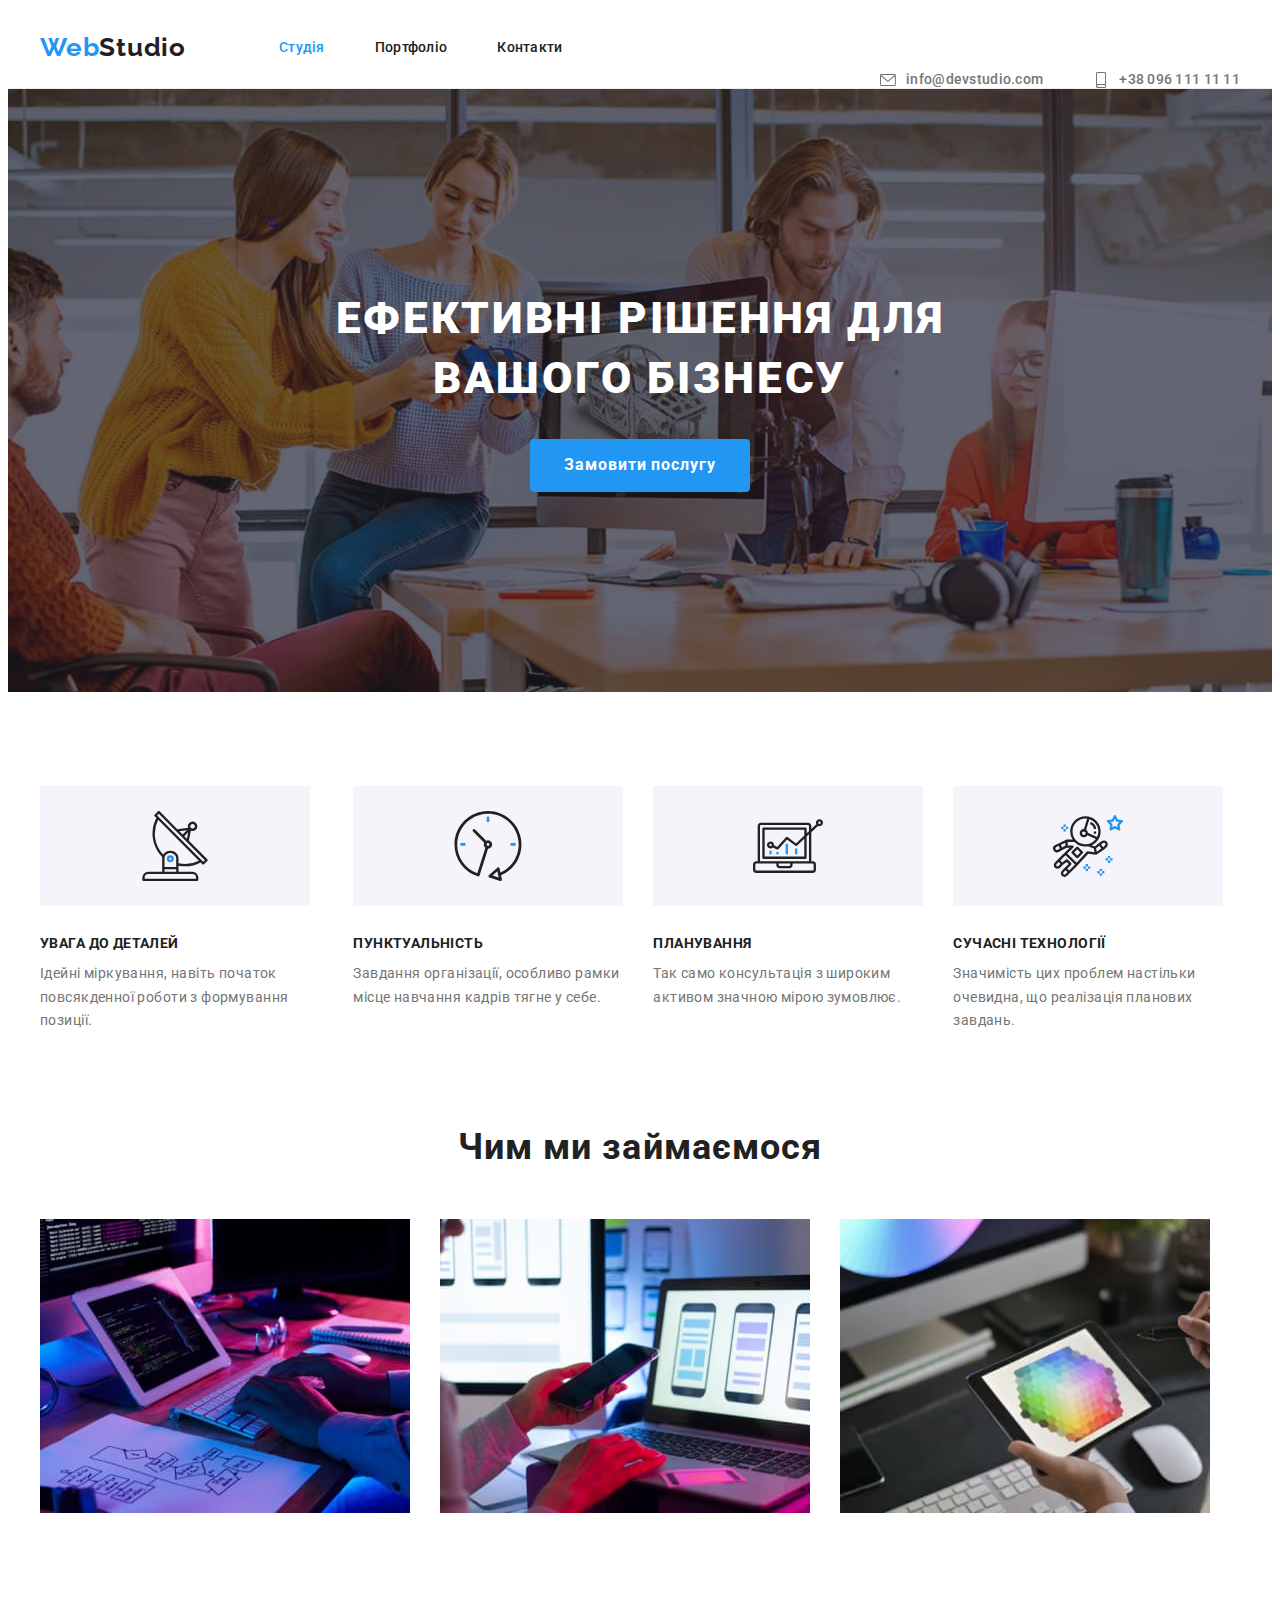
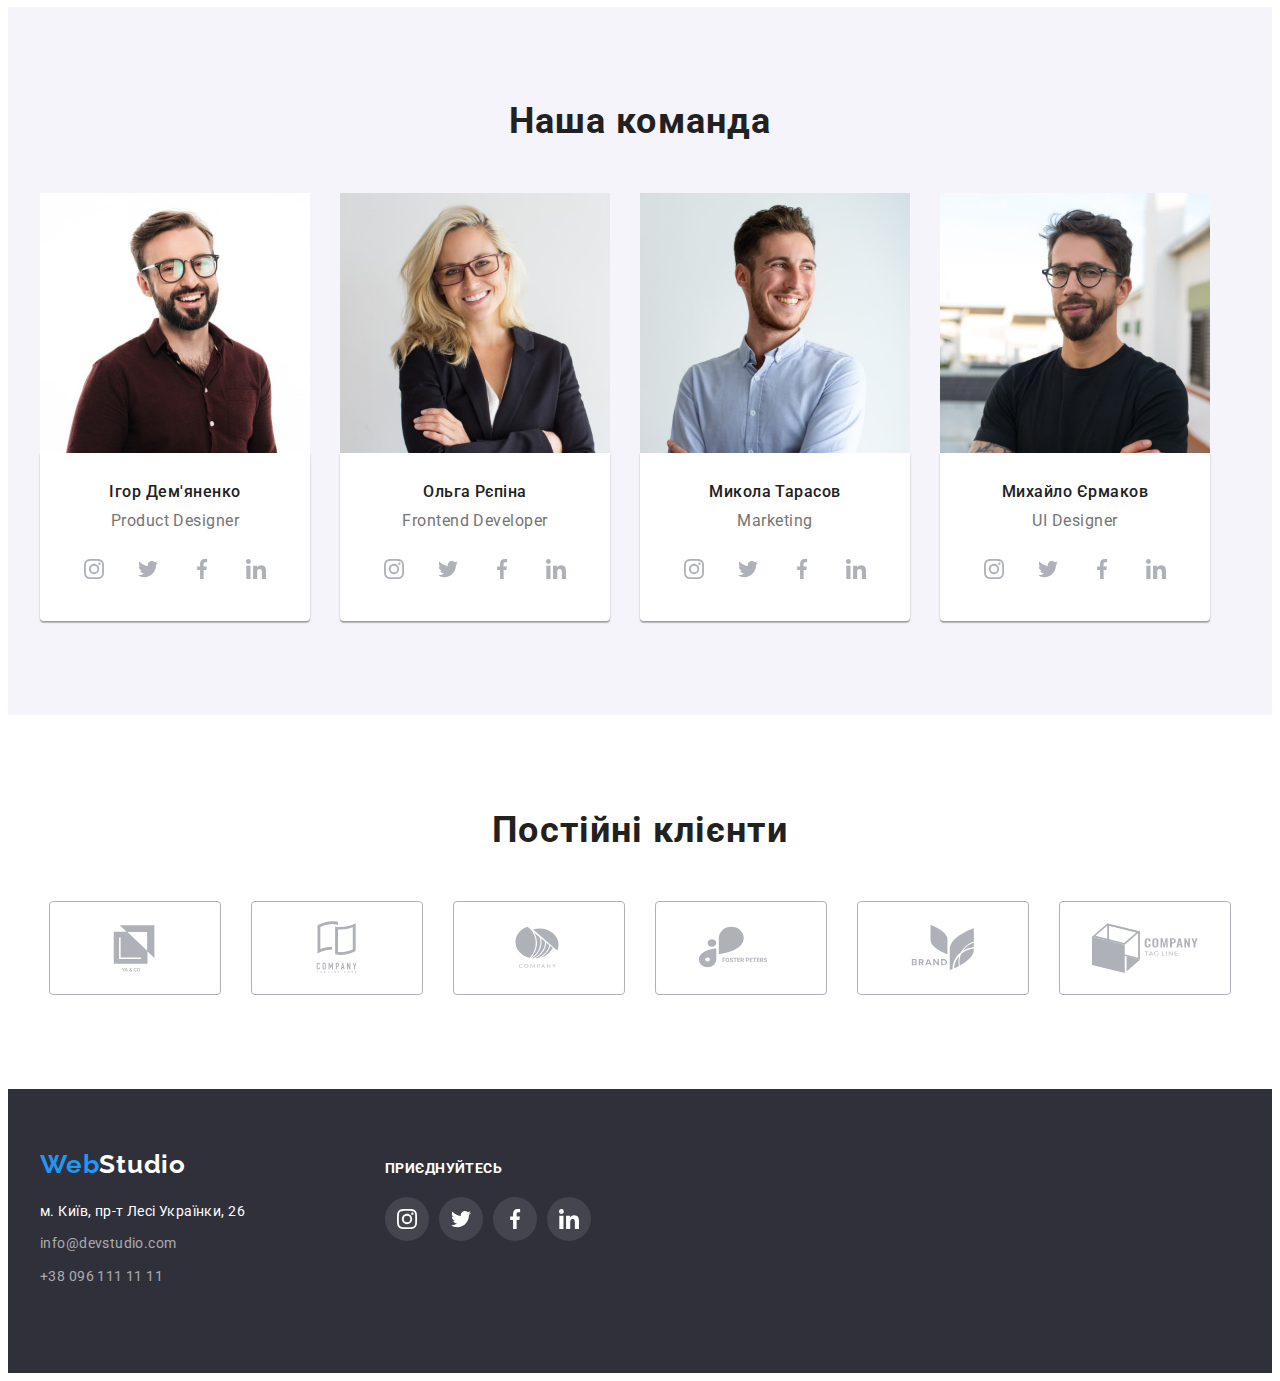
==== commit ee598409: "homework_04" ====
--- a/index.html
+++ b/index.html
@@ -38,7 +38,7 @@
                      </svg>info@devstudio.com</a></li>
                     <li class="header-item"><a class="header-tel link" href="tel:+380961111111">
                         <svg class="conect-icon" widht="10" height="16" >
-                            <use href="./image/symbol-defs.svg#icon-smartphone1"></use>
+                            <use href="./image/symbol-defs.svg#icon-smartphone01"></use>
                         </svg>
                         +38 096 111 11 11</a></li>
                  </ul>
--- a/css/style.css
+++ b/css/style.css
@@ -145,7 +145,6 @@
 }
 .conect-icon{
     width: 16px;
-    height: 12px;
     margin-right: 10px;
     fill: currentColor;
 }
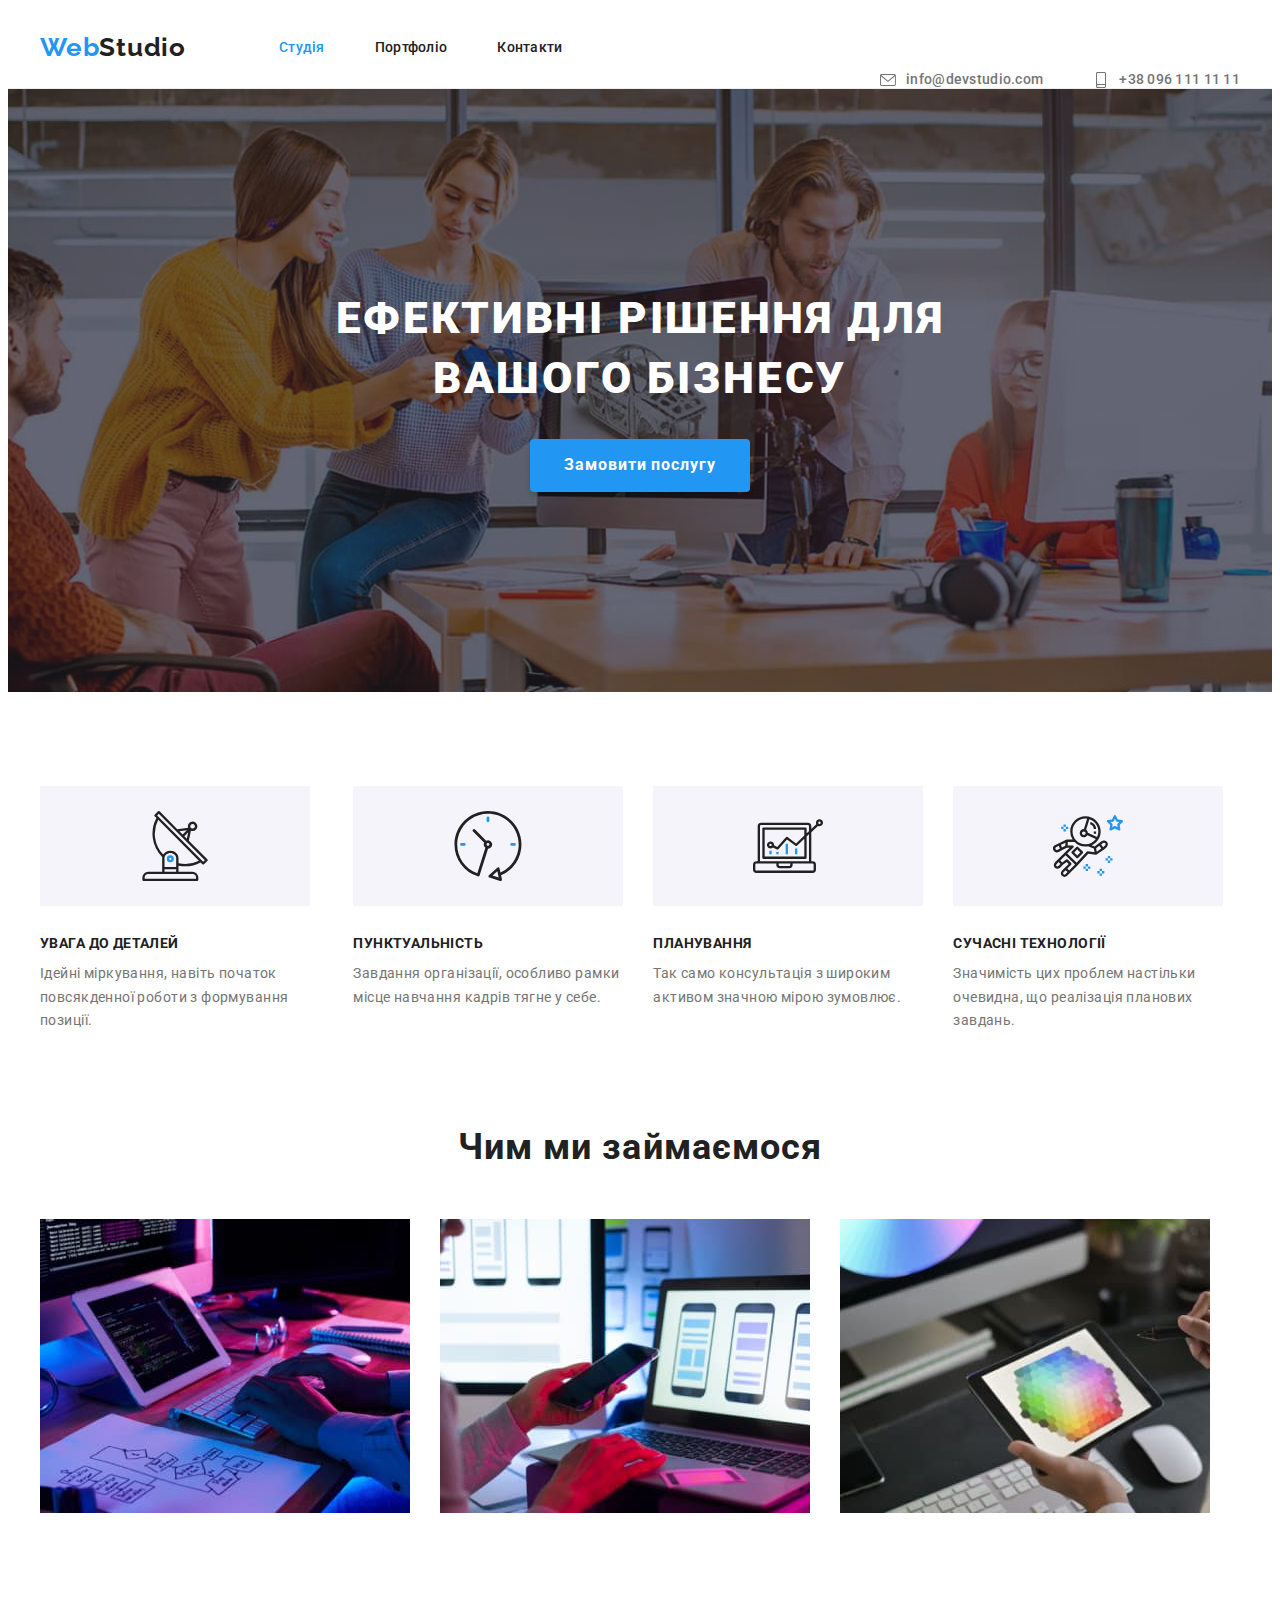
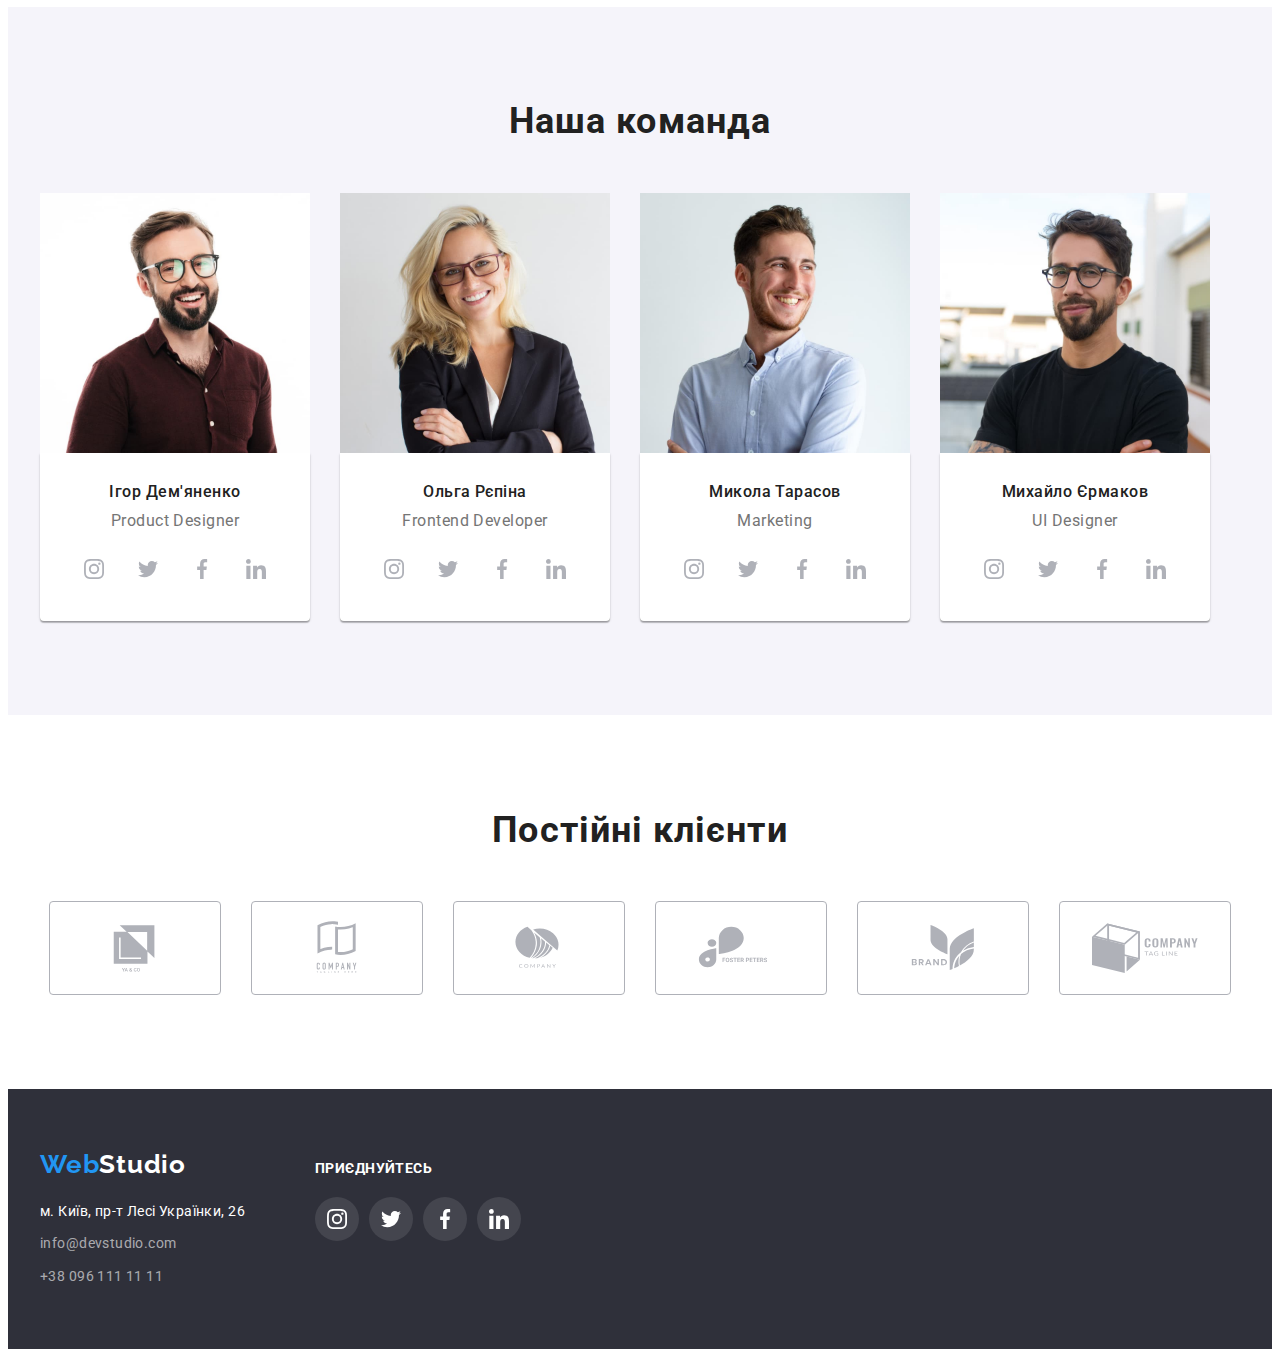
==== commit ac19277c: "homework_04_fix" ====
--- a/index.html
+++ b/index.html
@@ -33,11 +33,11 @@
              <div class="header-conect">
                 <ul class="header-list  list">
                     <li class="header-item"><a class="header-mail link" href="mailto:info@devstudio.com">
-                     <svg class="conect-icon" widht="16" height="12">
+                     <svg class="conect-icon" width="16" height="12">
                         <use href="./image/symbol-defs.svg#icon-envelope-hover"></use>
                      </svg>info@devstudio.com</a></li>
                     <li class="header-item"><a class="header-tel link" href="tel:+380961111111">
-                        <svg class="conect-icon" widht="10" height="16" >
+                        <svg class="conect-icon" width="10" height="16" >
                             <use href="./image/symbol-defs.svg#icon-smartphone01"></use>
                         </svg>
                         +38 096 111 11 11</a></li>
@@ -63,7 +63,7 @@
             <ul class="heading-item">
                 <li class="heading-list list">
                     <div class="header-back">
-                <svg class="heading-icon" widht="70" height="70">
+                <svg class="heading-icon" width="70" height="70">
                   <use href="./image/symbol-defs.svg#icon-antenna"></use>
                 </svg>
                     </div>
@@ -72,7 +72,7 @@
                 </li>
                 <li class="heading-list list">
                     <div class="header-back">
-                        <svg class="heading-icon" widht="70" height="70">
+                        <svg class="heading-icon" width="70" height="70">
                           <use href="./image/symbol-defs.svg#icon-clock"></use>
                         </svg>
                             </div>
@@ -81,7 +81,7 @@
                 </li>
                 <li class="heading-list list">
                     <div class="header-back">
-                        <svg class="heading-icon" widht="70" height="70">
+                        <svg class="heading-icon" width="70" height="70">
                           <use href="./image/symbol-defs.svg#icon-diagram"></use>
                         </svg>
                             </div>
@@ -90,7 +90,7 @@
                 </li>
                 <li class="heading-list list">
                     <div class="header-back">
-                        <svg class="heading-icon" widht="70" height="70">
+                        <svg class="heading-icon" width="70" height="70">
                           <use href="./image/symbol-defs.svg#icon-astronaut"></use>
                         </svg>
                             </div>
@@ -136,20 +136,20 @@
                 <p class="team-text">Product Designer</p>
                 <ul class="team-soc-list list">
                     <li class="team-soc-item"><a class="team-soc-link" href="">
-                        <svg class="team-soc-icon" widht="20" height="20">
+                        <svg class="team-soc-icon" width="20" height="20">
                         <use href="./image/symbol-defs.svg#icon-instagram"></use>
                     </svg></a>
                     </li>
                     <li class="team-soc-item"><a class="team-soc-link" href="">
-                        <svg class="team-soc-icon" widht="20" height="20">
+                        <svg class="team-soc-icon" width="20" height="20">
                         <use href="./image/symbol-defs.svg#icon-twitter"></use>
                     </svg></a></li>
                     <li class="team-soc-item"><a class="team-soc-link" href="">
-                        <svg class="team-soc-icon" widht="20" height="20">
+                        <svg class="team-soc-icon" width="20" height="20">
                         <use href="./image/symbol-defs.svg#icon-facebook"></use>
                     </svg></a></li>
                     <li class="team-soc-item"><a class="team-soc-link" href="">
-                        <svg class="team-soc-icon" widht="20" height="20">
+                        <svg class="team-soc-icon" width="20" height="20">
                         <use href="./image/symbol-defs.svg#icon-linkedin"></use>
                     </svg></a>
                 </li>
@@ -167,20 +167,20 @@
                 <p class="team-text">Frontend Developer</p>
                 <ul class="team-soc-list list">
                     <li class="team-soc-item"><a class="team-soc-link" href="">
-                        <svg class="team-soc-icon" widht="20" height="20">
+                        <svg class="team-soc-icon" width="20" height="20">
                         <use href="./image/symbol-defs.svg#icon-instagram"></use>
                     </svg></a>
                     </li>
                     <li class="team-soc-item"><a class="team-soc-link" href="">
-                        <svg class="team-soc-icon" widht="20" height="20">
+                        <svg class="team-soc-icon" width="20" height="20">
                         <use href="./image/symbol-defs.svg#icon-twitter"></use>
                     </svg></a></li>
                     <li class="team-soc-item"><a class="team-soc-link" href="">
-                        <svg class="team-soc-icon" widht="20" height="20">
+                        <svg class="team-soc-icon" width="20" height="20">
                         <use href="./image/symbol-defs.svg#icon-facebook"></use>
                     </svg></a></li>
                     <li class="team-soc-item"><a class="team-soc-link" href="">
-                        <svg class="team-soc-icon" widht="20" height="20">
+                        <svg class="team-soc-icon" width="20" height="20">
                         <use href="./image/symbol-defs.svg#icon-linkedin"></use>
                     </svg></a>
                 </li>
@@ -198,20 +198,20 @@
                 <p class="team-text">Marketing</p>
                 <ul class="team-soc-list list">
                     <li class="team-soc-item"><a class="team-soc-link" href="">
-                        <svg class="team-soc-icon" widht="20" height="20">
+                        <svg class="team-soc-icon" width="20" height="20">
                         <use href="./image/symbol-defs.svg#icon-instagram"></use>
                     </svg></a>
                     </li>
                     <li class="team-soc-item"><a class="team-soc-link" href="">
-                        <svg class="team-soc-icon" widht="20" height="20">
+                        <svg class="team-soc-icon" width="20" height="20">
                         <use href="./image/symbol-defs.svg#icon-twitter"></use>
                     </svg></a></li>
                     <li class="team-soc-item"><a class="team-soc-link" href="">
-                        <svg class="team-soc-icon" widht="20" height="20">
+                        <svg class="team-soc-icon" width="20" height="20">
                         <use href="./image/symbol-defs.svg#icon-facebook"></use>
                     </svg></a></li>
                     <li class="team-soc-item"><a class="team-soc-link" href="">
-                        <svg class="team-soc-icon" widht="20" height="20">
+                        <svg class="team-soc-icon" width="20" height="20">
                         <use href="./image/symbol-defs.svg#icon-linkedin"></use>
                     </svg></a>
                 </li>
@@ -229,20 +229,20 @@
                  <p class="team-text">UI Designer</p>
                  <ul class="team-soc-list list">
                     <li class="team-soc-item"><a class="team-soc-link" href="">
-                        <svg class="team-soc-icon" widht="20" height="20">
+                        <svg class="team-soc-icon" width="20" height="20">
                         <use href="./image/symbol-defs.svg#icon-instagram"></use>
                     </svg></a>
                     </li>
                     <li class="team-soc-item"><a class="team-soc-link" href="">
-                        <svg class="team-soc-icon" widht="20" height="20">
+                        <svg class="team-soc-icon" width="20" height="20">
                         <use href="./image/symbol-defs.svg#icon-twitter"></use>
                     </svg></a></li>
                     <li class="team-soc-item"><a class="team-soc-link" href="">
-                        <svg class="team-soc-icon" widht="20" height="20">
+                        <svg class="team-soc-icon" width="20" height="20">
                         <use href="./image/symbol-defs.svg#icon-facebook"></use>
                     </svg></a></li>
                     <li class="team-soc-item"><a class="team-soc-link" href="">
-                        <svg class="team-soc-icon" widht="20" height="20">
+                        <svg class="team-soc-icon" width="20" height="20">
                         <use href="./image/symbol-defs.svg#icon-linkedin"></use>
                     </svg></a>
                 </li>
@@ -258,27 +258,27 @@
             <h2 class="client-heading">Постійні клієнти</h2>
             <ul class="client-item">
                 <li class="client-list list"><a class="client-link" href="">
-                <svg class="client-icon" widtg="106" height="60">
+                <svg class="client-icon" width="106" height="60">
                     <use href="./image/symbol-defs.svg#icon-ya_co"></use>
                 </svg></a>
                 </li>
                 <li class="client-list list"><a class="client-link" href=""> 
-                    <svg class="client-icon" widht="106" height="60">
+                    <svg class="client-icon" width="106" height="60">
                         <use href="./image/symbol-defs.svg#icon-company1"></use>
                     </svg>
                 </a></li>
                 <li class="client-list list"><a class="client-link" href="">
-                    <svg class="client-icon" widht="106" height="60">
+                    <svg class="client-icon" width="106" height="60">
                         <use href="./image/symbol-defs.svg#icon-company2"></use>
                     </svg>
                 </a></li>
                 <li class="client-list list"><a class="client-link" href=""> 
-                    <svg class="client-icon" widht="106" height="60">
+                    <svg class="client-icon" width="106" height="60">
                         <use href="./image/symbol-defs.svg#icon-foster-peters"></use>
                     </svg>
                 </a></li>
                 <li class="client-list list"><a class="client-link" href="">
-                    <svg class="client-icon" widht="106" height="60">
+                    <svg class="client-icon" width="106" height="60">
                         <use href="./image/symbol-defs.svg#icon-brand"></use>
                     </svg>
                 </a></li>
@@ -290,7 +290,7 @@
             </ul>
         </div>
     </section>
-</main>
+</main>    
     <footer class="footer">
         <div class="container footer-container">  
             <div class="footer-nav">
@@ -309,22 +309,22 @@
             <p class="footer-text">Приєднуйтесь</p>
             <ul class="footer-soc-list list">
                 <li class="footer-soc-item"><a class="footer-soc-link link" href="">
-                    <svg class="footer-soc-icon" widht="20" height="20">
+                    <svg class="footer-soc-icon" width="20" height="20">
                         <use href="./image/symbol-defs.svg#icon-instagram-1"></use>
                     </svg>
                 </a></li>
                 <li class="footer-soc-item"><a class="footer-soc-link link" href=""> 
-                    <svg class="footer-soc-icon" widht="20" height="20">
+                    <svg class="footer-soc-icon" width="20" height="20">
                     <use href="./image/symbol-defs.svg#icon-twitter-1"></use>
                 </svg>
             </a></li>
                 <li class="footer-soc-item"><a class="footer-soc-link link" href=""> 
-                    <svg class="footer-soc-icon" widht="20" height="20">
+                    <svg class="footer-soc-icon" width="20" height="20">
                     <use href="./image/symbol-defs.svg#icon-facebook-1"></use>
                 </svg>
             </a></li>
                 <li class="footer-soc-item"><a class="footer-soc-link link" href="">
-                    <svg class="footer-soc-icon" widht="20" height="20">
+                    <svg class="footer-soc-icon" width="20" height="20">
                     <use href="./image/symbol-defs.svg#icon-linkedin-1"></use>
                 </svg></a></li>
             </ul>
--- a/css/style.css
+++ b/css/style.css
@@ -9,6 +9,8 @@
     --btn-focus: #188CE8;
     --background-btn-port: #F5F4FA;
     --border-cont: #EEEEEE;
+    --soc-link: #AFB1B8;
+    --hero-bg-col:  #C4C4C4;
    }
 
    p,
@@ -132,13 +134,13 @@
 }
 
 .header-tel{
-    color: #757575;
+    color: var(--subtitle-colour); 
     width: 100%;
     height: 100%;
     display: flex;
 }
 .header-mail{
-    color: #757575;
+    color: var(--subtitle-colour);
     width: 100%;
     height: 100%;
     display: flex;
@@ -179,7 +181,11 @@
  padding-bottom: 200px;
 }
 .hero{
-    background-color: var(--color-section);
+    margin: 0 auto;
+    text-align: center;
+    align-items: center;
+    max-width: 1600px;
+    background-color: var(--hero-bg-col);
     text-align: center;
     background-image:linear-gradient(rgba(47, 48, 58, 0.4),rgba(47, 48, 58, 0.4)),
     url(../image/fon.jpg);
@@ -214,6 +220,7 @@
     border-color: transparent;
     padding: 10px 32px;
     margin-top: 30px;
+    box-shadow: 0px 4px 4px rgba(0, 0, 0, 0.15);
 }
 
    .hero-btn-text:hover,
@@ -346,7 +353,7 @@
     display: flex;
     align-items: center;
     justify-content: center;
-    color: #AFB1B8;
+    color: var(--soc-link);
 }
 .team-soc-icon{
     fill: currentColor;
@@ -413,7 +420,7 @@
 .client-link:hover, 
 .client-link:focus{
 color: var(--accent-color);
-border: solid var(--accent-color);
+border-color: var(--accent-color);
 }
 
 .subject{
@@ -461,11 +468,12 @@
     flex-wrap: wrap;
     gap: 30px;
  }
-
- .projects-list:hover{
+ .projects-link{
+    display: block;
+ }
+ .projects-link:hover{
     box-shadow: 0px 1px 1px rgba(0, 0, 0, 0.12), 0px 4px 4px rgba(0, 0, 0, 0.06), 1px 4px 6px rgba(0, 0, 0, 0.16);
-
- }
+}
 
  .project-list-content {
     padding-top: 20px;
@@ -473,9 +481,9 @@
     color: var(--border-cont);
     padding-left: 24px;
     background-color: var(--hero-title);
-    border-left: 1px solid var(--border-cont);;
-    border-right: 1px solid var(--border-cont);;
-    border-bottom: 1px solid var(--border-cont);;
+    border-left: 1px solid var(--border-cont);
+    border-right: 1px solid var(--border-cont);
+    border-bottom: 1px solid var(--border-cont);
 }
 
 .project-name {
@@ -519,7 +527,7 @@
 }
 .footer-nav{
     display: block;
-    margin-right: 70px;
+   
 }
 
 .footer-address{
@@ -571,8 +579,7 @@
     gap: 10px;
 }
 .footer-soc{
-    padding-bottom: 72px;
-   margin-left: 70px;
+    margin-left: 70px;
 }
 
 .footer-soc-link {
